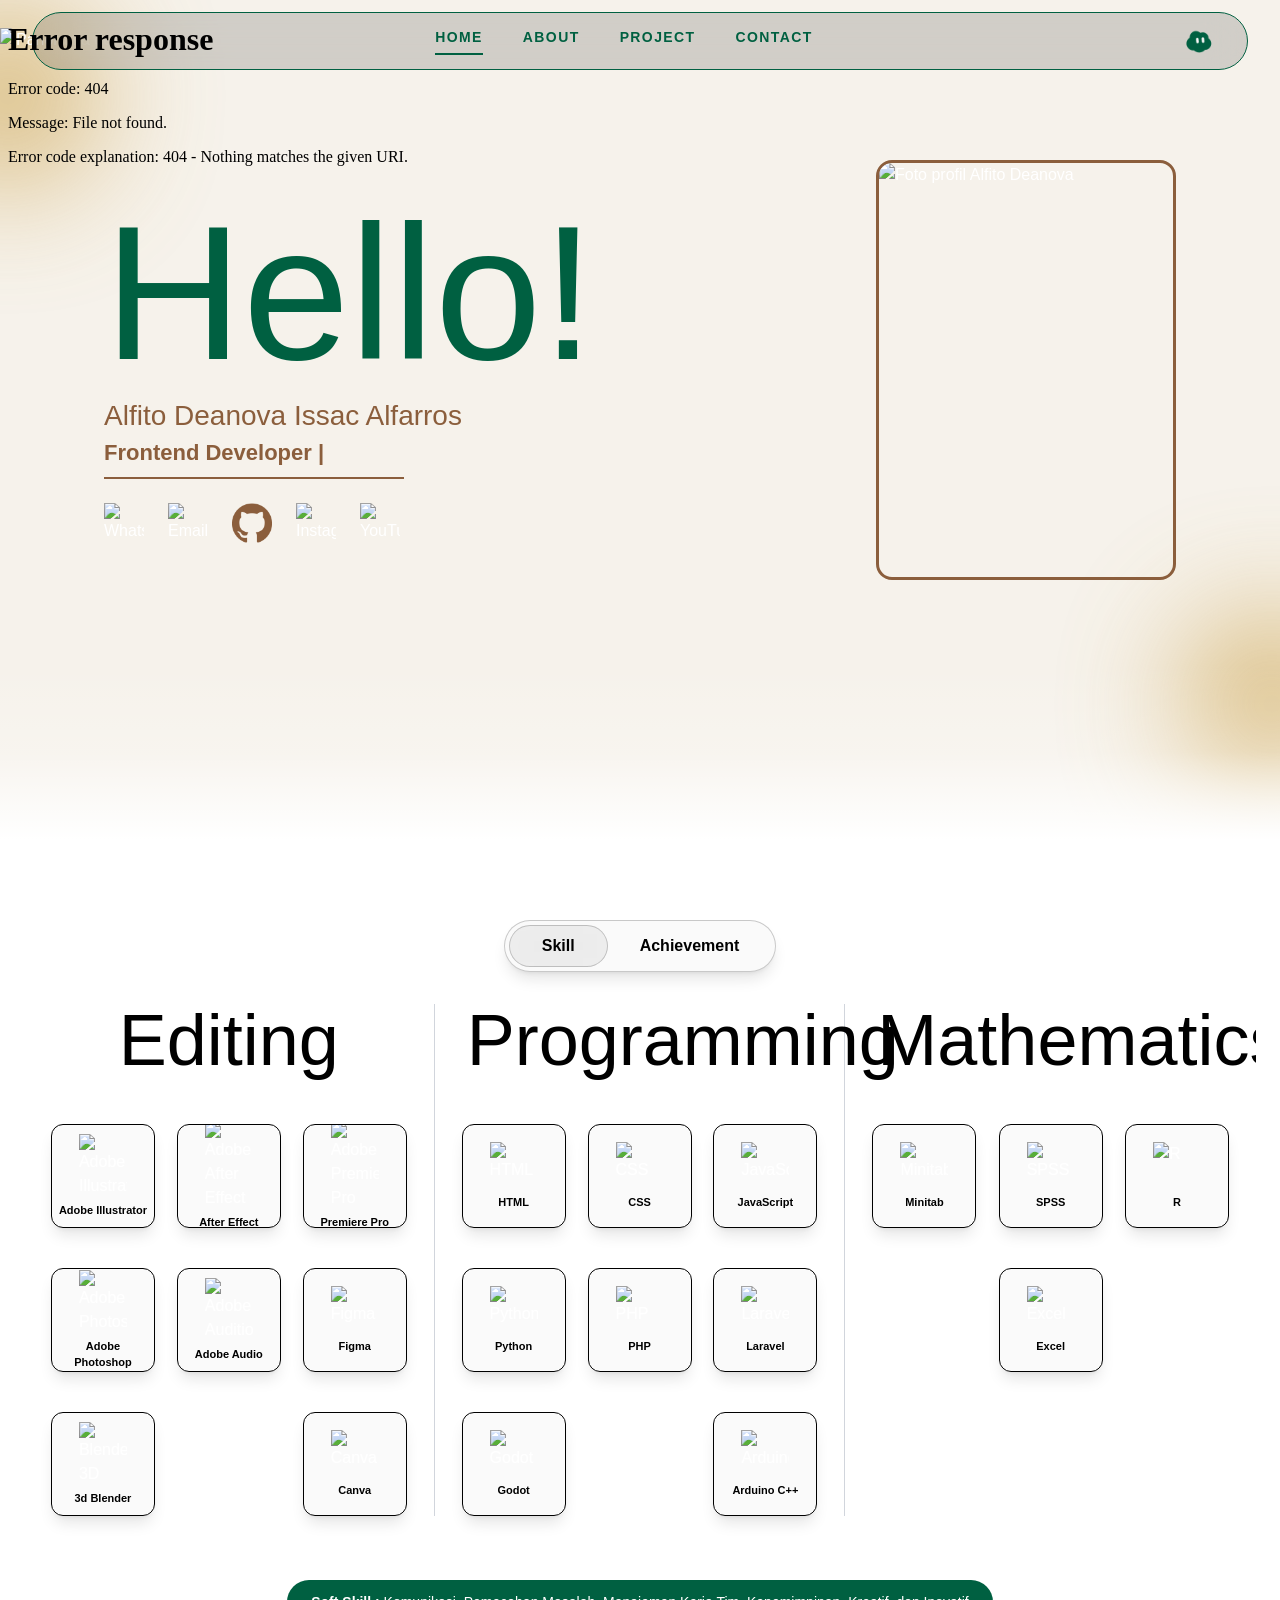
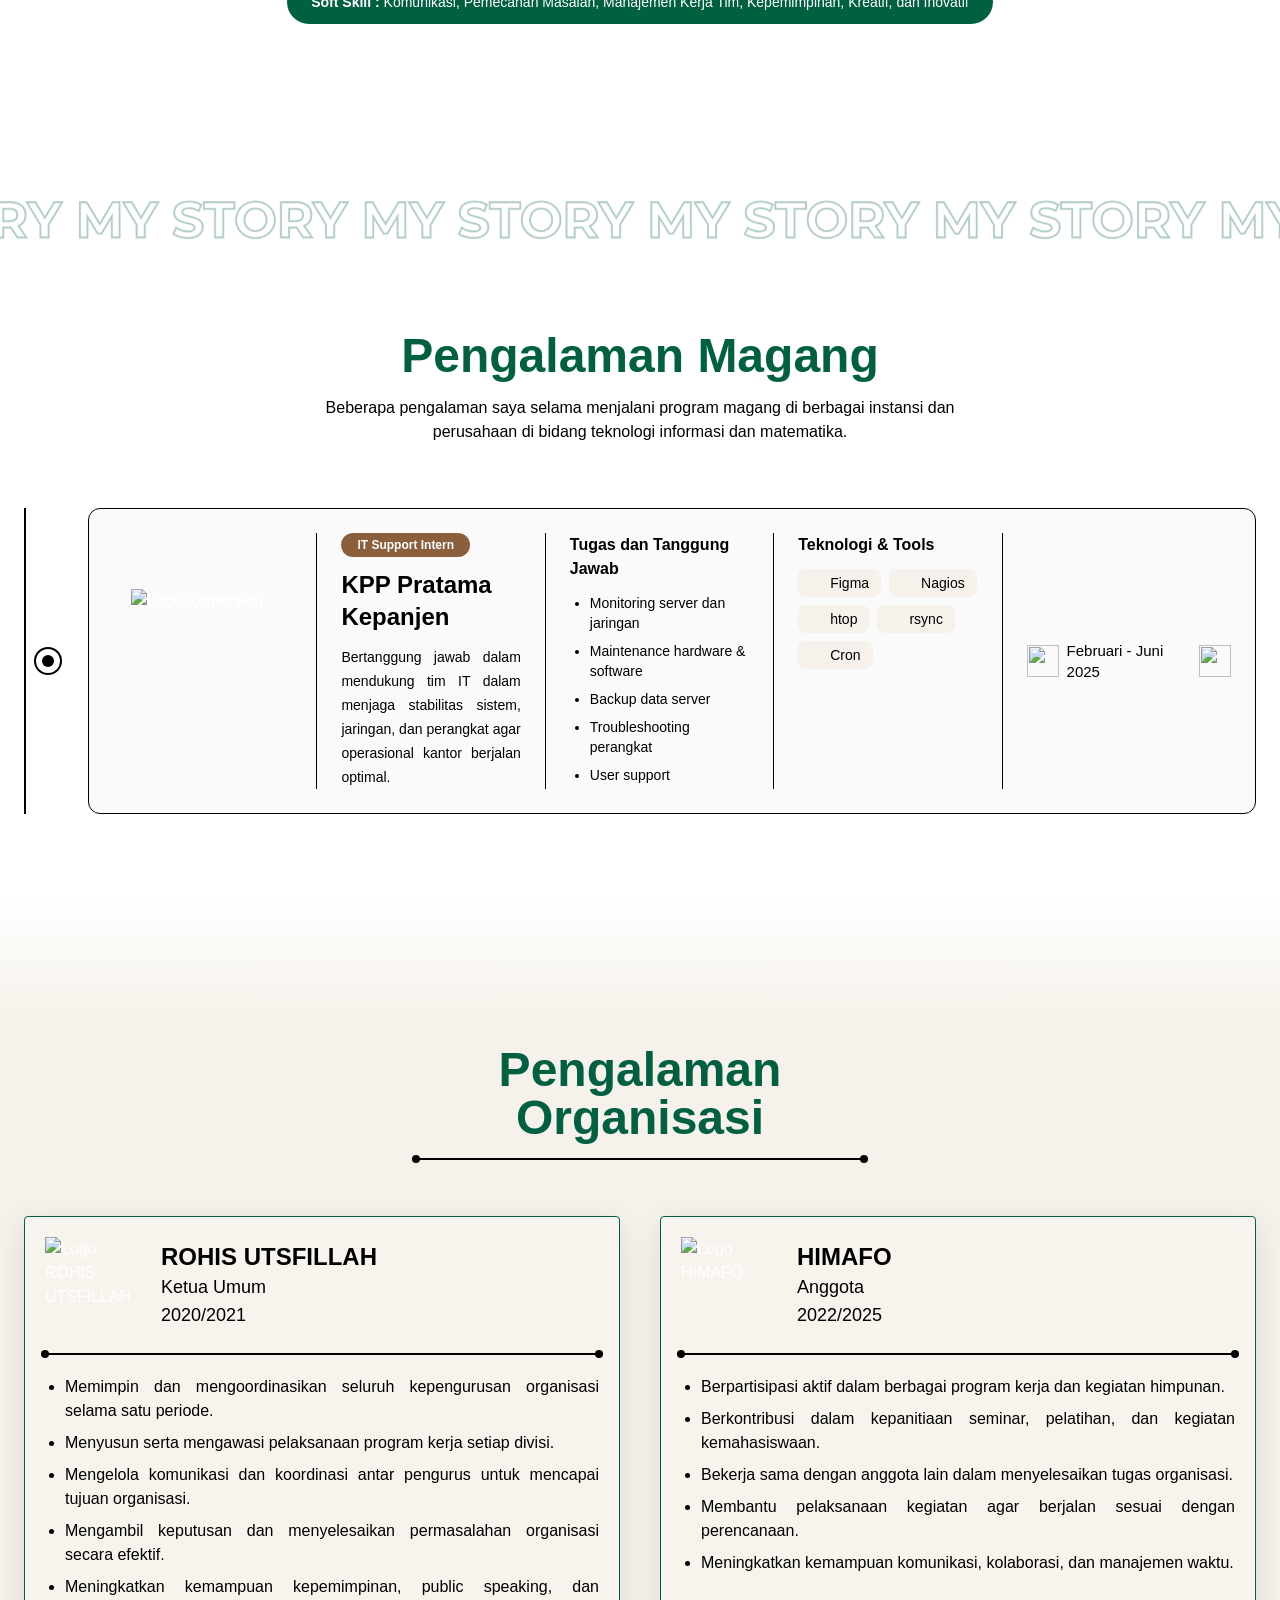
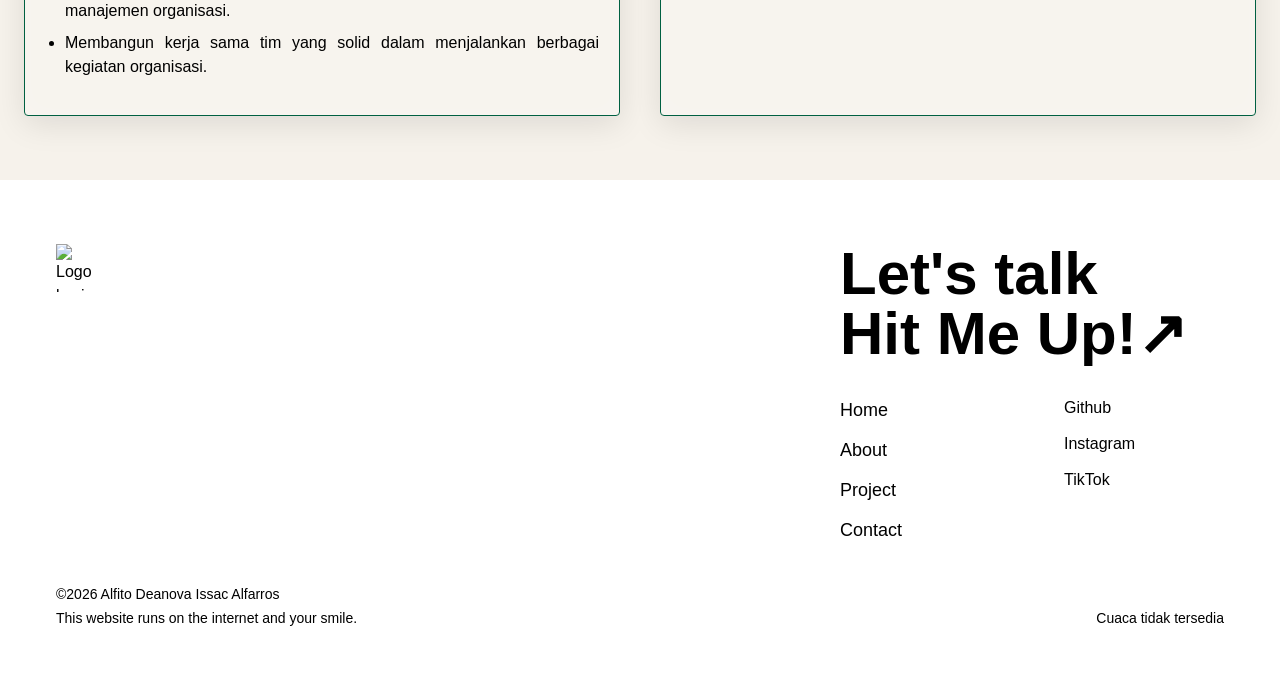
==== index.html @ b0bf6e0a "Mengbuah Home menjadi index" ====
<!DOCTYPE html>
<html lang="id">
<head>
    <meta charset="UTF-8">
    <meta name="viewport" content="width=device-width, initial-scale=1.0">
    <meta name="theme-color" content="#006041">

    <title>Alfito Deanova — Portofolio & CV</title>
    <meta name="description" content="Portfolio pribadi Alfito Deanova Issac Alfarros — lulusan S1 Matematika Universitas Negeri Malang dengan keahlian web development, IoT, analisis data, editing video, dan desain grafis.">
    <link rel="canonical" href="https://alfitodia.github.io/portfolio/index.html">

    <meta property="og:type" content="website">
    <meta property="og:title" content="Alfito Deanova — Portofolio & CV">
    <meta property="og:description" content="Portfolio pribadi Alfito Deanova — Matematika Komputasi UM. Web, IoT, Data, Video, Design.">
    <meta property="og:url" content="https://alfitodia.github.io/portfolio/index.html">
    <meta property="og:image" content="https://alfitodia.github.io/portfolio/assets/img/Alfito.png">
    <meta property="og:locale" content="id_ID">

    <meta name="twitter:card" content="summary_large_image">
    <meta name="twitter:title" content="Alfito Deanova — Portofolio & CV">
    <meta name="twitter:description" content="Portfolio pribadi Alfito Deanova — Web, IoT, Data, Video, Design.">
    <meta name="twitter:image" content="https://alfitodia.github.io/portfolio/assets/img/Alfito.png">

    <link rel="preconnect" href="https://www.youtube-nocookie.com">
    <link rel="preconnect" href="https://api.github.com" crossorigin>
    <link rel="preload" as="image" href="./assets/img/Alfito.png" fetchpriority="high">
    <link rel="icon" type="image/png" href="./public/img/logo.png">
    <link href="./src/output.css" rel="stylesheet">

    <script type="application/ld+json">
    {
      "@context": "https://schema.org",
      "@type": "Person",
      "name": "Alfito Deanova Issac Alfarros",
      "url": "https://alfitodia.github.io/portfolio/index.html",
      "image": "https://alfitodia.github.io/portfolio/assets/img/Alfito.png",
      "jobTitle": "Fullstack Developer & Creative Designer",
      "alumniOf": { "@type": "CollegeOrUniversity", "name": "Universitas Negeri Malang" },
      "sameAs": [
        "https://github.com/alfitodia",
        "https://www.instagram.com/alfito_dia/",
        "https://www.tiktok.com/@alfito_dia",
        "https://www.youtube.com/@alfitodia298"
      ]
    }
    </script>
</head>
<body class="text-white overflow-x-hidden">
    <nav aria-label="Navigasi utama" class="fixed top-3 left-1/2 -translate-x-1/2 z-50 w-full px-3 sm:px-8">
        <div class="max-w-7xl mx-auto flex justify-between items-center
            py-2 sm:py-3 px-3 sm:px-8 relative overflow-hidden rounded-full
            border border-[#006041] bg-black/15 backdrop-blur-[20px]">
            <div class="text-xl font-bold"></div>
            <ul class="flex gap-3 sm:gap-6 lg:gap-10 text-[10px] sm:text-xs lg:text-sm uppercase tracking-wider sm:tracking-widest font-geist font-bold text-[#006041]">
                <li>
                    <a href="./index.html" aria-current="page" class="relative inline-block pb-2
                        after:content-[''] after:absolute after:left-0 after:bottom-0 after:w-full after:h-0.5
                        after:bg-[#006041] after:scale-x-100 after:origin-left">Home</a>
                </li>
                <li>
                    <a href="./About.html" class="relative inline-block pb-2
                        after:content-[''] after:absolute after:left-0 after:bottom-0 after:w-full after:h-0.5
                        after:bg-[#006041] after:origin-left after:scale-x-0 after:transition-transform after:duration-300 hover:after:scale-x-100">About</a>
                </li>
                <li>
                    <a href="./Project.html" class="relative inline-block pb-2
                        after:content-[''] after:absolute after:left-0 after:bottom-0 after:w-full after:h-0.5
                        after:bg-[#006041] after:origin-left after:scale-x-0 after:transition-transform after:duration-300 hover:after:scale-x-100">Project</a>
                </li>
                <li>
                    <a href="./Contact.html" class="relative inline-block pb-2
                        after:content-[''] after:absolute after:left-0 after:bottom-0 after:w-full after:h-0.5
                        after:bg-[#006041] after:origin-left after:scale-x-0 after:transition-transform after:duration-300 hover:after:scale-x-100">Contact</a>
                </li>
            </ul>
            <img src="./assets/img/bloub-nuage-attentif-006041.gif" width="32" height="32" class="w-6 h-6 sm:w-8 sm:h-8 shrink-0">
        </div>
    </nav>

    <main>
        <!-- Landing -->
        <section id="landing" class="relative bg-[#F6F2EB] pt-32 sm:pt-40 pb-44 sm:pb-65 font-geist overflow-hidden">
            <div class="absolute top-2 -left-20 w-44 h-44 rounded-full bg-[#C89B3C] blur-3xl opacity-70 z-0" aria-hidden="true"></div>
            <div class="absolute bottom-12 -right-20 w-44 h-44 rounded-full bg-[#C89B3C] blur-3xl opacity-70 z-0" aria-hidden="true"></div>
            <div class="relative z-20 max-w-6xl mx-auto w-full px-5 sm:px-10">
                <div class="grid grid-cols-1 lg:grid-cols-2 items-center gap-10 lg:gap-0">
                    <div class="flex flex-col items-center lg:items-start">
                        <h1 class="text-[clamp(90px,15vw,200px)] leading-none text-[#006041] font-flatlion text-center lg:text-left">
                            Hello!
                        </h1>
                        <h2 class="text-lg sm:text-2xl lg:text-[28px] text-[#8B5E3C] font-geist text-center lg:text-left mt-2">
                            Alfito Deanova Issac Alfarros
                        </h2>
                        <h3 class="text-base sm:text-xl lg:text-[22px] font-semibold text-[#8B5E3C] mt-1 font-geist text-center lg:text-left">
                            <span id="typing-text"></span>
                            <span class="animate-pulse" aria-hidden="true">|</span>
                        </h3>
                        <div class="w-full max-w-75 h-0.5 bg-[#8B5E3C] mt-2 mb-6"></div>
                        <div class="flex flex-wrap items-center justify-center lg:justify-start gap-4 sm:gap-6">
                            <a href="https://wa.me/qr/C6KCP74A72ABM1" rel="noopener noreferrer" aria-label="Buka WhatsApp" class="transition hover:scale-110 duration-300">
                                <img src="./assets/img/icon/Wa Coklat.png" alt="WhatsApp" width="32" height="32" loading="lazy" decoding="async" class="w-8 h-8 sm:w-10 sm:h-10 object-contain">
                            </a>
                            <a href="mailto:kabmalim@gmail.com" aria-label="Kirim Email" class="transition hover:scale-110 duration-300">
                                <img src="./assets/img/icon/Gmail Coklat.png" alt="Email" width="32" height="32" loading="lazy" decoding="async" class="w-8 h-8 sm:w-10 sm:h-10 object-contain">
                            </a>
                            <a href="https://github.com/alfitodia" rel="noopener noreferrer" aria-label="Buka GitHub" class="transition hover:scale-110 duration-300">
                                <img src="./assets/img/Icon/GithbubIconCoklat.png" alt="GitHub" width="32" height="32" loading="lazy" decoding="async" class="w-8 h-8 sm:w-10 sm:h-10 object-contain">
                            </a>
                            <a href="https://www.instagram.com/alfito_dia/" rel="noopener noreferrer" aria-label="Buka Instagram" class="transition hover:scale-110 duration-300">
                                <img src="./assets/img/icon/Instagram Coklat.png" alt="Instagram" width="32" height="32" loading="lazy" decoding="async" class="w-8 h-8 sm:w-10 sm:h-10 object-contain">
                            </a>
                            <a href="https://www.youtube.com/@alfitodia298?si=7pioMqE9RoA2Bbec" rel="noopener noreferrer" aria-label="Buka YouTube" class="transition hover:scale-110 duration-300">
                                <img src="./assets/img/icon/Youtube Coklat.png" alt="YouTube" width="32" height="32" loading="lazy" decoding="async" class="w-8 h-8 sm:w-10 sm:h-10 object-contain">
                            </a>
                        </div>
                    </div>
                    <div class="flex justify-center lg:justify-end mt-8 lg:mt-0">
                        <div class="relative w-full max-w-75 aspect-5/7 border-[3px] border-[#8B5E3C] rounded-2xl flex items-end justify-center overflow-hidden">
                            <img src="assets/img/Alfito.png" alt="Foto profil Alfito Deanova" width="400" height="560" fetchpriority="high" class="w-full h-full object-contain">
                        </div>
                    </div>
                </div>
            </div>
            <img src="./assets/img/Panorama Desa.png" alt="Panorama desa" width="1200" height="675" decoding="async"
                class="absolute bottom-0 left-0 w-full -translate-y-16 sm:-translate-y-23 z-10 object-cover pointer-events-none">
            <div class="absolute bottom-0 left-0 w-full h-32 sm:h-44 bg-linear-to-b from-transparent via-white/20 to-white pointer-events-none z-30" aria-hidden="true"></div>
        </section>

        <!-- SKILLS & ACHIEVEMENT -->
        <section id="skills" aria-labelledby="skills-title" class="pt-12 sm:pt-20 pb-1 bg-white font-geist">
            <h2 id="skills-title" class="sr-only">Skill dan Achievement</h2>
            <div class="max-w-7xl mx-auto px-4 sm:px-6 reveal">
                <div class="flex justify-center mb-8">
                    <div class="flex p-1 rounded-full border border-black/20 bg-black/2 backdrop-blur-[20px] shadow-lg">
                        <button id="btnSkill" type="button" class="px-5 sm:px-8 py-2 rounded-full border border-black/20 bg-black/2 backdrop-blur-[20px] text-black font-semibold text-sm sm:text-base transition-all duration-300 hover:scale-105">Skill</button>
                        <button id="btnAchievement" type="button" class="px-5 sm:px-8 py-2 rounded-full text-black font-semibold text-sm sm:text-base transition-all duration-300 hover:bg-black/10 hover:scale-105">Achievement</button>
                    </div>
                </div>

                <!-- SKILL -->
                <div id="skillContent" class="pb-8">
                    <div class="grid grid-cols-1 lg:grid-cols-3 gap-10 lg:gap-0">
                        <div class="lg:border-r border-b lg:border-b-0 border-gray-300 pb-10 lg:pb-0 lg:px-8">
                            <h3 class="text-[clamp(36px,8vw,72px)] leading-none text-center font-flatlion mb-8 sm:mb-12 text-black">Editing</h3>
                            <div class="grid grid-cols-3 gap-4 sm:gap-x-8 gap-y-6 sm:gap-y-10 justify-items-center">
                                <div class="w-20 h-20 sm:w-26 sm:h-26 relative overflow-hidden rounded-xl border border-black bg-black/2 backdrop-blur-xl shadow-lg flex flex-col items-center justify-center transition-all duration-300 hover:scale-110 hover:bg-white/10 hover:shadow-xl">
                                    <img src="assets/img/icon/ai.png" alt="Adobe Illustrator" width="32" height="32" loading="lazy" decoding="async" class="w-8 sm:w-12"><p class="text-black text-[9px] sm:text-[11px] font-semibold mt-1 text-center px-1">Adobe Illustrator</p>
                                </div>
                                <div class="w-20 h-20 sm:w-26 sm:h-26 relative overflow-hidden rounded-xl border border-black bg-black/2 backdrop-blur-xl shadow-lg flex flex-col items-center justify-center transition-all duration-300 hover:scale-110 hover:bg-white/10 hover:shadow-xl">
                                    <img src="assets/img/icon/Ae.png" alt="Adobe After Effect" width="32" height="32" loading="lazy" decoding="async" class="w-8 sm:w-12"><p class="text-black text-[9px] sm:text-[11px] font-semibold mt-1 text-center px-1">After Effect</p>
                                </div>
                                <div class="w-20 h-20 sm:w-26 sm:h-26 relative overflow-hidden rounded-xl border border-black bg-black/2 backdrop-blur-xl shadow-lg flex flex-col items-center justify-center transition-all duration-300 hover:scale-110 hover:bg-white/10 hover:shadow-xl">
                                    <img src="assets/img/icon/Pr.png" alt="Adobe Premiere Pro" width="32" height="32" loading="lazy" decoding="async" class="w-8 sm:w-12"><p class="text-black text-[9px] sm:text-[11px] font-semibold mt-1 text-center px-1">Premiere Pro</p>
                                </div>
                                <div class="w-20 h-20 sm:w-26 sm:h-26 relative overflow-hidden rounded-xl border border-black bg-black/2 backdrop-blur-xl shadow-lg flex flex-col items-center justify-center transition-all duration-300 hover:scale-110 hover:bg-white/10 hover:shadow-xl">
                                    <img src="assets/img/icon/Ps.png" alt="Adobe Photoshop" width="32" height="32" loading="lazy" decoding="async" class="w-8 sm:w-12"><p class="text-black text-[9px] sm:text-[11px] font-semibold mt-1 text-center px-1">Adobe Photoshop</p>
                                </div>
                                <div class="w-20 h-20 sm:w-26 sm:h-26 relative overflow-hidden rounded-xl border border-black bg-black/2 backdrop-blur-xl shadow-lg flex flex-col items-center justify-center transition-all duration-300 hover:scale-110 hover:bg-white/10 hover:shadow-xl">
                                    <img src="assets/img/icon/Au.png" alt="Adobe Audition" width="32" height="32" loading="lazy" decoding="async" class="w-8 sm:w-12"><p class="text-black text-[9px] sm:text-[11px] font-semibold mt-1 text-center px-1">Adobe Audio</p>
                                </div>
                                <div class="w-20 h-20 sm:w-26 sm:h-26 relative overflow-hidden rounded-xl border border-black bg-black/2 backdrop-blur-xl shadow-lg flex flex-col items-center justify-center transition-all duration-300 hover:scale-110 hover:bg-white/10 hover:shadow-xl">
                                    <img src="assets/img/icon/Figma.jpg" alt="Figma" width="32" height="32" loading="lazy" decoding="async" class="w-8 sm:w-12"><p class="text-black text-[9px] sm:text-[11px] font-semibold mt-1 text-center px-1">Figma</p>
                                </div>
                                <div class="w-20 h-20 sm:w-26 sm:h-26 relative overflow-hidden rounded-xl border border-black bg-black/2 backdrop-blur-xl shadow-lg flex flex-col items-center justify-center transition-all duration-300 hover:scale-110 hover:bg-white/10 hover:shadow-xl">
                                    <img src="assets/img/icon/3d Blender.png" alt="Blender 3D" width="32" height="32" loading="lazy" decoding="async" class="w-8 sm:w-12"><p class="text-black text-[9px] sm:text-[11px] font-semibold mt-1 text-center px-1">3d Blender</p>
                                </div>
                                <div class="hidden sm:block"></div>
                                <div class="w-20 h-20 sm:w-26 sm:h-26 relative overflow-hidden rounded-xl border border-black bg-black/2 backdrop-blur-xl shadow-lg flex flex-col items-center justify-center transition-all duration-300 hover:scale-110 hover:bg-white/10 hover:shadow-xl">
                                    <img src="assets/img/icon/Canva.png" alt="Canva" width="32" height="32" loading="lazy" decoding="async" class="w-8 sm:w-12"><p class="text-black text-[9px] sm:text-[11px] font-semibold mt-1 text-center px-1">Canva</p>
                                </div>
                            </div>
                        </div>

                        <div class="lg:border-r border-b lg:border-b-0 border-gray-300 pb-10 lg:pb-0 lg:px-8">
                            <h3 class="text-[clamp(28px,6vw,72px)] leading-none text-center font-flatlion mb-8 sm:mb-12 text-black">Programming</h3>
                            <div class="grid grid-cols-3 gap-4 sm:gap-x-8 gap-y-6 sm:gap-y-10 justify-items-center">
                                <div class="w-20 h-20 sm:w-26 sm:h-26 relative overflow-hidden rounded-xl border border-black bg-black/2 backdrop-blur-xl shadow-lg flex flex-col items-center justify-center transition-all duration-300 hover:scale-110 hover:bg-white/10 hover:shadow-xl">
                                    <img src="assets/img/icon/Html.png" alt="HTML" width="32" height="32" loading="lazy" decoding="async" class="w-8 sm:w-12"><p class="text-black text-[9px] sm:text-[11px] font-semibold mt-1 text-center px-1">HTML</p>
                                </div>
                                <div class="w-20 h-20 sm:w-26 sm:h-26 relative overflow-hidden rounded-xl border border-black bg-black/2 backdrop-blur-xl shadow-lg flex flex-col items-center justify-center transition-all duration-300 hover:scale-110 hover:bg-white/10 hover:shadow-xl">
                                    <img src="assets/img/icon/Css.png" alt="CSS" width="32" height="32" loading="lazy" decoding="async" class="w-8 sm:w-12"><p class="text-black text-[9px] sm:text-[11px] font-semibold mt-1 text-center px-1">CSS</p>
                                </div>
                                <div class="w-20 h-20 sm:w-26 sm:h-26 relative overflow-hidden rounded-xl border border-black bg-black/2 backdrop-blur-xl shadow-lg flex flex-col items-center justify-center transition-all duration-300 hover:scale-110 hover:bg-white/10 hover:shadow-xl">
                                    <img src="assets/img/icon/Js.png" alt="JavaScript" width="32" height="32" loading="lazy" decoding="async" class="w-8 sm:w-12"><p class="text-black text-[9px] sm:text-[11px] font-semibold mt-1 text-center px-1">JavaScript</p>
                                </div>
                                <div class="w-20 h-20 sm:w-26 sm:h-26 relative overflow-hidden rounded-xl border border-black bg-black/2 backdrop-blur-xl shadow-lg flex flex-col items-center justify-center transition-all duration-300 hover:scale-110 hover:bg-white/10 hover:shadow-xl">
                                    <img src="assets/img/icon/Phyton.png" alt="Python" width="32" height="32" loading="lazy" decoding="async" class="w-8 sm:w-12"><p class="text-black text-[9px] sm:text-[11px] font-semibold mt-1 text-center px-1">Python</p>
                                </div>
                                <div class="w-20 h-20 sm:w-26 sm:h-26 relative overflow-hidden rounded-xl border border-black bg-black/2 backdrop-blur-xl shadow-lg flex flex-col items-center justify-center transition-all duration-300 hover:scale-110 hover:bg-white/10 hover:shadow-xl">
                                    <img src="assets/img/icon/PHP.png" alt="PHP" width="32" height="32" loading="lazy" decoding="async" class="w-8 sm:w-12"><p class="text-black text-[9px] sm:text-[11px] font-semibold mt-1 text-center px-1">PHP</p>
                                </div>
                                <div class="w-20 h-20 sm:w-26 sm:h-26 relative overflow-hidden rounded-xl border border-black bg-black/2 backdrop-blur-xl shadow-lg flex flex-col items-center justify-center transition-all duration-300 hover:scale-110 hover:bg-white/10 hover:shadow-xl">
                                    <img src="assets/img/icon/Laravel.webp" alt="Laravel" width="32" height="32" loading="lazy" decoding="async" class="w-8 sm:w-12"><p class="text-black text-[9px] sm:text-[11px] font-semibold mt-1 text-center px-1">Laravel</p>
                                </div>
                                <div class="w-20 h-20 sm:w-26 sm:h-26 relative overflow-hidden rounded-xl border border-black bg-black/2 backdrop-blur-xl shadow-lg flex flex-col items-center justify-center transition-all duration-300 hover:scale-110 hover:bg-white/10 hover:shadow-xl">
                                    <img src="assets/img/icon/Godot.png" alt="Godot" width="32" height="32" loading="lazy" decoding="async" class="w-8 sm:w-12"><p class="text-black text-[9px] sm:text-[11px] font-semibold mt-1 text-center px-1">Godot</p>
                                </div>
                                <div class="hidden sm:block"></div>
                                <div class="w-20 h-20 sm:w-26 sm:h-26 relative overflow-hidden rounded-xl border border-black bg-black/2 backdrop-blur-xl shadow-lg flex flex-col items-center justify-center transition-all duration-300 hover:scale-110 hover:bg-white/10 hover:shadow-xl">
                                    <img src="assets/img/icon/Arduino.png" alt="Arduino" width="32" height="32" loading="lazy" decoding="async" class="w-8 sm:w-12"><p class="text-black text-[9px] sm:text-[11px] font-semibold mt-1 text-center px-1">Arduino C++</p>
                                </div>
                            </div>
                        </div>

                        <div class="lg:px-8">
                            <h3 class="text-[clamp(28px,6vw,72px)] leading-none text-center font-flatlion mb-8 sm:mb-12 text-black">Mathematics</h3>
                            <div class="grid grid-cols-3 gap-4 sm:gap-x-8 gap-y-6 sm:gap-y-10 justify-items-center">
                                <div class="w-20 h-20 sm:w-26 sm:h-26 relative overflow-hidden rounded-xl border border-black bg-black/2 backdrop-blur-xl shadow-lg flex flex-col items-center justify-center transition-all duration-300 hover:scale-110 hover:bg-white/10 hover:shadow-xl">
                                    <img src="assets/img/icon/Minitab.jpeg" alt="Minitab" width="32" height="32" loading="lazy" decoding="async" class="w-8 sm:w-12"><p class="text-black text-[9px] sm:text-[11px] font-semibold mt-1 text-center px-1">Minitab</p>
                                </div>
                                <div class="w-20 h-20 sm:w-26 sm:h-26 relative overflow-hidden rounded-xl border border-black bg-black/2 backdrop-blur-xl shadow-lg flex flex-col items-center justify-center transition-all duration-300 hover:scale-110 hover:bg-white/10 hover:shadow-xl">
                                    <img src="assets/img/icon/SPSS.webp" alt="SPSS" width="32" height="32" loading="lazy" decoding="async" class="w-8 sm:w-12"><p class="text-black text-[9px] sm:text-[11px] font-semibold mt-1 text-center px-1">SPSS</p>
                                </div>
                                <div class="w-20 h-20 sm:w-26 sm:h-26 relative overflow-hidden rounded-xl border border-black bg-black/2 backdrop-blur-xl shadow-lg flex flex-col items-center justify-center transition-all duration-300 hover:scale-110 hover:bg-white/10 hover:shadow-xl">
                                    <img src="assets/img/icon/R.png" alt="R" width="32" height="32" loading="lazy" decoding="async" class="w-8 sm:w-12"><p class="text-black text-[9px] sm:text-[11px] font-semibold mt-1 text-center px-1">R</p>
                                </div>
                                <div class="hidden sm:block"></div>
                                <div class="w-20 h-20 sm:w-26 sm:h-26 relative overflow-hidden rounded-xl border border-black bg-black/2 backdrop-blur-xl shadow-lg flex flex-col items-center justify-center transition-all duration-300 hover:scale-110 hover:bg-white/10 hover:shadow-xl">
                                    <img src="assets/img/icon/Excel.webp" alt="Excel" width="32" height="32" loading="lazy" decoding="async" class="w-8 sm:w-12"><p class="text-black text-[9px] sm:text-[11px] font-semibold mt-1 text-center px-1">Excel</p>
                                </div>
                            </div>
                        </div>
                    </div>

                    <div class="flex justify-center mt-12 sm:mt-16 px-2">
                        <div class="bg-[#006041] rounded-full px-4 sm:px-6 py-2 sm:py-3 text-white text-xs sm:text-sm text-center">
                            <span class="font-semibold">Soft Skill :</span> Komunikasi, Pemecahan Masalah, Manajemen Kerja Tim, Kepemimpinan, Kreatif, dan Inovatif
                        </div>
                    </div>
                </div>

                <!-- ACHIEVEMENT -->
                <div id="achievementContent" class="hidden pb-8">
                    <div class="text-center mb-8 px-2">
                        <p class="text-sm sm:text-[17px] text-gray-700 leading-7">
                            Berbagai sertifikat yang telah saya peroleh dari beberapa platform<br class="hidden sm:block"> sebagai bukti pembelajaran dan pengembangan diri
                        </p>
                    </div>
                    <div class="grid grid-cols-1 md:grid-cols-2 lg:grid-cols-3 gap-5" id="certificateGrid">
                        <div class="certificate-card relative overflow-hidden rounded border border-black bg-black/2 backdrop-blur-xl shadow-lg p-3 min-h-70 h-auto flex flex-col justify-between text-black transition-all duration-300">
                            <div class="flex flex-col sm:flex-row gap-4">
                                <img src="assets/img/KMI EXPO 2025/Sertif Rekan.png" alt="Sertifikat Juara Harapan 2 Budidaya" width="320" height="180" loading="lazy" decoding="async" class="w-full sm:w-40 h-45 object-cover rounded">
                                <div class="flex-1">
                                    <h3 class="text-[16px] sm:text-[18px] font-bold leading-6 text-[#006041]">Juara Harapan 2<br>Budidaya- Tahapan Awal</h3>
                                    <p class="text-sm sm:text-[15px] mt-2">KMI Expo 2025</p>
                                    <div class="mt-3 sm:mt-5 space-y-2">
                                        <div class="flex items-center gap-2 text-sm sm:text-[15px]"><img src="assets/img/icon/Calendar.png" alt="" aria-hidden="true" width="20" height="20" loading="lazy" decoding="async" class="w-5 h-5 sm:w-6 sm:h-6"><span>19-21 November 2025</span></div>
                                        <div class="flex items-center gap-2 text-sm sm:text-[15px]"><img src="assets/img/icon/Person.png" alt="" aria-hidden="true" width="20" height="20" loading="lazy" decoding="async" class="w-5 h-5 sm:w-6 sm:h-6"><span>Anggota</span></div>
                                    </div>
                                </div>
                            </div>
                            <button type="button" class="view-certificate mt-4 py-2 bg-[#006041] text-white border border-[#006041] rounded-full flex justify-center items-center hover:bg-transparent hover:text-[#006041] hover:border-[#006041] duration-300 w-full" data-certificate="1">
                                <span class="font-medium">View Certificate</span>
                            </button>
                        </div>

                        <div class="certificate-card relative overflow-hidden rounded border border-black bg-black/2 backdrop-blur-xl shadow-lg p-3 min-h-70 h-auto flex flex-col justify-between text-black transition-all duration-300">
                            <div class="flex flex-col sm:flex-row gap-4">
                                <img src="assets/img/KPP MINING/SertifKPP.jpg.jpeg" alt="Sertifikat Juara 1 Best Project Implementation" width="320" height="180" loading="lazy" decoding="async" class="w-full sm:w-40 h-45 object-cover rounded">
                                <div class="flex-1">
                                    <h3 class="text-[16px] sm:text-[18px] font-bold leading-6 text-[#006041]">Juara 1 Best Project<br>Implementation</h3>
                                    <p class="text-sm sm:text-[15px] mt-2">KPP Mining Youth in Action 2025</p>
                                    <div class="mt-3 sm:mt-5 space-y-2">
                                        <div class="flex items-center gap-2 text-sm sm:text-[15px]"><img src="assets/img/icon/Calendar.png" alt="" aria-hidden="true" width="20" height="20" loading="lazy" decoding="async" class="w-5 h-5 sm:w-6 sm:h-6"><span>19-21 November 2025</span></div>
                                        <div class="flex items-center gap-2 text-sm sm:text-[15px]"><img src="assets/img/icon/Person.png" alt="" aria-hidden="true" width="20" height="20" loading="lazy" decoding="async" class="w-5 h-5 sm:w-6 sm:h-6"><span>Pendesain dan Pemrograman</span></div>
                                    </div>
                                </div>
                            </div>
                            <button type="button" class="view-certificate mt-4 py-2 bg-[#006041] text-white border border-[#006041] rounded-full flex justify-center items-center hover:bg-transparent hover:text-[#006041] hover:border-[#006041] duration-300 w-full" data-certificate="2"><span class="font-medium">View Certificate</span></button>
                        </div>

                        <div class="certificate-card relative overflow-hidden rounded border border-black bg-black/2 backdrop-blur-xl shadow-lg p-3 min-h-70 h-auto flex flex-col justify-between text-black transition-all duration-300">
                            <div class="flex flex-col sm:flex-row gap-4">
                                <img src="assets/img/KMI EXPO 2025/SertifStand.png" alt="Sertifikat Juara Harapan 2 Stand Terbaik" width="320" height="180" loading="lazy" decoding="async" class="w-full sm:w-40 h-45 object-cover rounded">
                                <div class="flex-1">
                                    <h3 class="text-[16px] sm:text-[18px] font-bold leading-6 text-[#006041]">Juara Harapan 2<br>Stand Terbaik</h3>
                                    <p class="text-sm sm:text-[15px] mt-2">KMI Expo 2025</p>
                                    <div class="mt-3 sm:mt-5 space-y-2">
                                        <div class="flex items-center gap-2 text-sm sm:text-[15px]"><img src="assets/img/icon/Calendar.png" alt="" aria-hidden="true" width="20" height="20" loading="lazy" decoding="async" class="w-5 h-5 sm:w-6 sm:h-6"><span>19-21 November 2025</span></div>
                                        <div class="flex items-center gap-2 text-sm sm:text-[15px]"><img src="assets/img/icon/Person.png" alt="" aria-hidden="true" width="20" height="20" loading="lazy" decoding="async" class="w-5 h-5 sm:w-6 sm:h-6"><span>Pendesain Booth</span></div>
                                    </div>
                                </div>
                            </div>
                            <button type="button" class="view-certificate mt-4 py-2 bg-[#006041] text-white border border-[#006041] rounded-full flex justify-center items-center hover:bg-transparent hover:text-[#006041] hover:border-[#006041] duration-300 w-full" data-certificate="3"><span class="font-medium">View Certificate</span></button>
                        </div>

                        <div class="certificate-card relative overflow-hidden rounded border border-black bg-black/2 backdrop-blur-xl shadow-lg p-3 min-h-70 h-auto flex flex-col justify-between text-black transition-all duration-300">
                            <div class="flex flex-col sm:flex-row gap-4">
                                <img src="assets/img/PKM AMLI/Amli.png" alt="Sertifikat Juara 3 PKM-VGK" width="320" height="180" loading="lazy" decoding="async" class="w-full sm:w-40 h-45 object-cover rounded">
                                <div class="flex-1">
                                    <h3 class="text-[16px] sm:text-[18px] font-bold leading-6 text-[#006041]">Juara 3<br>PKM-VGK</h3>
                                    <p class="text-sm sm:text-[15px] mt-2">PKM AML1 Indonesia</p>
                                    <div class="mt-3 sm:mt-5 space-y-2">
                                        <div class="flex items-center gap-2 text-sm sm:text-[15px]"><img src="assets/img/icon/Calendar.png" alt="" aria-hidden="true" width="20" height="20" loading="lazy" decoding="async" class="w-5 h-5 sm:w-6 sm:h-6"><span>Juni-November 2024</span></div>
                                        <div class="flex items-center gap-2 text-sm sm:text-[15px]"><img src="assets/img/icon/Person.png" alt="" aria-hidden="true" width="20" height="20" loading="lazy" decoding="async" class="w-5 h-5 sm:w-6 sm:h-6"><span>Director</span></div>
                                    </div>
                                </div>
                            </div>
                            <button type="button" class="view-certificate mt-4 py-2 bg-[#006041] text-white border border-[#006041] rounded-full flex justify-center items-center hover:bg-transparent hover:text-[#006041] hover:border-[#006041] duration-300 w-full" data-certificate="4"><span class="font-medium">View Certificate</span></button>
                        </div>

                        <div class="certificate-card relative overflow-hidden rounded border border-black bg-black/2 backdrop-blur-xl shadow-lg p-3 min-h-70 h-auto flex flex-col justify-between text-black transition-all duration-300">
                            <div class="flex flex-col sm:flex-row gap-4">
                                <img src="assets/img/SertifJuri.jpg.jpeg" alt="Sertifikat Juri Omega Frame Bombastis" width="320" height="180" loading="lazy" decoding="async" class="w-full sm:w-40 h-45 object-cover rounded">
                                <div class="flex-1">
                                    <h3 class="text-[16px] sm:text-[18px] font-bold leading-6 text-[#006041]">Juri Omega Frame<br>Bombastis</h3>
                                    <p class="text-sm sm:text-[15px] mt-2">HMD PIPA</p>
                                    <div class="mt-3 sm:mt-5 space-y-2">
                                        <div class="flex items-center gap-2 text-sm sm:text-[15px]"><img src="assets/img/icon/Calendar.png" alt="" aria-hidden="true" width="20" height="20" loading="lazy" decoding="async" class="w-5 h-5 sm:w-6 sm:h-6"><span>21-30 Oktober 2025</span></div>
                                        <div class="flex items-center gap-2 text-sm sm:text-[15px]"><img src="assets/img/icon/Person.png" alt="" aria-hidden="true" width="20" height="20" loading="lazy" decoding="async" class="w-5 h-5 sm:w-6 sm:h-6"><span>Juri</span></div>
                                    </div>
                                </div>
                            </div>
                            <button type="button" class="view-certificate mt-4 py-2 bg-[#006041] text-white border border-[#006041] rounded-full flex justify-center items-center hover:bg-transparent hover:text-[#006041] hover:border-[#006041] duration-300 w-full" data-certificate="5"><span class="font-medium">View Certificate</span></button>
                        </div>

                        <div class="certificate-card relative overflow-hidden rounded border border-black bg-black/2 backdrop-blur-xl shadow-lg p-3 min-h-70 h-auto flex flex-col justify-between text-black transition-all duration-300">
                            <div class="flex flex-col sm:flex-row gap-4">
                                <img src="assets/img/Sentosa Foundation/SertifIDE3.jpeg" alt="Sertifikat Juara 2 Essay dan Bisnis Plan Nasional" width="320" height="180" loading="lazy" decoding="async" class="w-full sm:w-40 h-45 object-cover rounded">
                                <div class="flex-1">
                                    <h3 class="text-[16px] sm:text-[18px] font-bold leading-6 text-[#006041]">Juara 2 Essay &<br>Bisnis Plan Nasional</h3>
                                    <p class="text-sm sm:text-[15px] mt-2">Sentosa Foundation</p>
                                    <div class="mt-3 sm:mt-5 space-y-2">
                                        <div class="flex items-center gap-2 text-sm sm:text-[15px]"><img src="assets/img/icon/Calendar.png" alt="" aria-hidden="true" width="20" height="20" loading="lazy" decoding="async" class="w-5 h-5 sm:w-6 sm:h-6"><span>19-21 November 2025</span></div>
                                        <div class="flex items-center gap-2 text-sm sm:text-[15px]"><img src="assets/img/icon/Person.png" alt="" aria-hidden="true" width="20" height="20" loading="lazy" decoding="async" class="w-5 h-5 sm:w-6 sm:h-6"><span>Anggota</span></div>
                                    </div>
                                </div>
                            </div>
                            <button type="button" class="view-certificate mt-4 py-2 bg-[#006041] text-white border border-[#006041] rounded-full flex justify-center items-center hover:bg-transparent hover:text-[#006041] hover:border-[#006041] duration-300 w-full" data-certificate="6"><span class="font-medium">View Certificate</span></button>
                        </div>
                    </div>

                    <div class="flex justify-center items-center gap-4 mt-10">
                        <button id="btnPrev" type="button" aria-label="Halaman sertifikat sebelumnya" class="w-10 h-10 rounded-full border border-black bg-black/2 backdrop-blur-xl hover:bg-black/25 transition-all duration-300 hover:scale-105 flex justify-center items-center"><img src="assets/img/icon/Chevron Left.png" alt="" aria-hidden="true" width="16" height="16" class="w-4 h-4"></button>
                        <div id="pageNumber" class="w-10 h-10 rounded-xl border border-black bg-black/2 backdrop-blur-xl flex justify-center items-center font-semibold text-black">1</div>
                        <button id="btnNext" type="button" aria-label="Halaman sertifikat berikutnya" class="w-10 h-10 rounded-full border border-black bg-black/2 backdrop-blur-xl hover:bg-black/25 transition-all duration-300 hover:scale-105 flex justify-center items-center"><img src="assets/img/icon/Chevron.png" alt="" aria-hidden="true" width="16" height="16" class="w-4 h-4"></button>
                    </div>
                </div>
            </div>
        </section>

        <!-- Garis Pemisah -->
        <div class="relative h-16 bg-white overflow-hidden opacity-30" aria-hidden="true">
            <img src="./assets/img/MY STORY.png" alt="" width="1200" height="64" loading="lazy" decoding="async" class="absolute top-1/2 left-1/2 -translate-x-1/2 -translate-y-1/2 w-full h-auto z-10 pointer-events-none">
        </div>

        <!-- Pengalaman Magang -->
        <section id="experience" aria-labelledby="experience-title" class="py-12 sm:py-20 bg-white font-geist">
            <div class="reveal">
                <div class="text-center mb-10 sm:mb-16 px-5">
                    <h2 id="experience-title" class="text-3xl sm:text-4xl lg:text-5xl font-bold text-[#006041]">Pengalaman Magang</h2>
                    <p class="text-black mt-4 max-w-2xl mx-auto text-sm sm:text-base">Beberapa pengalaman saya selama menjalani program magang di berbagai instansi dan perusahaan di bidang teknologi informasi dan matematika.</p>
                </div>

                <div class="relative max-w-7xl mx-auto px-4 sm:px-6">
                    <div class="hidden lg:block absolute left-6 top-0 bottom-0 w-0.5 bg-black z-0" aria-hidden="true"></div>
                    <div class="space-y-8 lg:ml-16">
                        <div class="relative">
                            <div class="hidden lg:flex absolute top-1/2 -translate-y-1/2 -left-13.5 w-7 h-7 rounded-full border-2 border-black bg-white items-center justify-center z-10" aria-hidden="true">
                                <div class="w-3 h-3 rounded-full bg-black"></div>
                            </div>
                            <div class="overflow-hidden rounded-xl border border-black bg-black/2 backdrop-blur-[20px] p-4 sm:p-6 grid grid-cols-1 lg:grid-cols-5 gap-4 sm:gap-6 items-stretch">
                                <div class="flex flex-col justify-center items-center border-b lg:border-b-0 lg:border-r border-black pb-4 lg:pb-0 lg:pr-6">
                                    <img src="assets/img/Kemenkeu.png" alt="Logo Kemenkeu" width="144" height="144" loading="lazy" decoding="async" class="w-28 sm:w-36 object-contain">
                                </div>
                                <div class="flex flex-col border-b lg:border-b-0 lg:border-r border-black pb-4 lg:pb-0 lg:pr-6">
                                    <span class="w-fit px-4 py-1 bg-[#8B5E3C] rounded-full text-xs font-semibold text-white">IT Support Intern</span>
                                    <h3 class="text-xl sm:text-2xl font-bold mt-3 text-black">KPP Pratama Kepanjen</h3>
                                    <p class="text-sm text-black mt-3 leading-6 text-justify">Bertanggung jawab dalam mendukung tim IT dalam menjaga stabilitas sistem, jaringan, dan perangkat agar operasional kantor berjalan optimal.</p>
                                </div>
                                <div class="flex flex-col border-b lg:border-b-0 lg:border-r border-black pb-4 lg:pb-0 lg:pr-6">
                                    <h4 class="font-bold mb-3 text-black">Tugas dan Tanggung Jawab</h4>
                                    <ul class="text-sm space-y-2 list-disc ml-5 text-black">
                                        <li>Monitoring server dan jaringan</li>
                                        <li>Maintenance hardware &amp; software</li>
                                        <li>Backup data server</li>
                                        <li>Troubleshooting perangkat</li>
                                        <li>User support</li>
                                    </ul>
                                </div>
                                <div class="flex flex-col border-b lg:border-b-0 lg:border-r border-black pb-4 lg:pb-0 lg:pr-6">
                                    <h4 class="font-bold mb-3 text-black">Teknologi &amp; Tools</h4>
                                    <div class="flex flex-wrap gap-2">
                                        <span class="bg-[#F6F2EB] px-3 py-1 rounded-lg text-sm text-black flex items-center"><img src="assets/img/icon/FigmaHitam.png" alt="" aria-hidden="true" width="16" height="16" loading="lazy" decoding="async" class="w-4 h-4 inline-block mr-1">Figma</span>
                                        <span class="bg-[#F6F2EB] px-3 py-1 rounded-lg text-sm text-black flex items-center"><img src="assets/img/icon/Nagios.png" alt="" aria-hidden="true" width="16" height="16" loading="lazy" decoding="async" class="w-4 h-4 inline-block mr-1">Nagios</span>
                                        <span class="bg-[#F6F2EB] px-3 py-1 rounded-lg text-sm text-black flex items-center"><img src="assets/img/icon/Htop.png" alt="" aria-hidden="true" width="16" height="16" loading="lazy" decoding="async" class="w-4 h-4 inline-block mr-1">htop</span>
                                        <span class="bg-[#F6F2EB] px-3 py-1 rounded-lg text-sm text-black flex items-center"><img src="assets/img/icon/Rsync.png" alt="" aria-hidden="true" width="16" height="16" loading="lazy" decoding="async" class="w-4 h-4 inline-block mr-1">rsync</span>
                                        <span class="bg-[#F6F2EB] px-3 py-1 rounded-lg text-sm text-black flex items-center"><img src="assets/img/icon/Cron.png" alt="" aria-hidden="true" width="16" height="16" loading="lazy" decoding="async" class="w-4 h-4 inline-block mr-1">Cron</span>
                                    </div>
                                </div>
                                <div class="flex items-center justify-between lg:justify-end gap-6">
                                    <div class="flex items-center gap-2">
                                        <img src="assets/img/icon/Calendarmini.png" alt="" aria-hidden="true" width="32" height="32" loading="lazy" decoding="async" class="w-6 h-6 sm:w-8 sm:h-8 object-contain">
                                        <span class="text-sm sm:text-[15px] text-black">Februari - Juni 2025</span>
                                    </div>
                                    <button type="button" aria-label="Lihat detail magang"><img src="assets/img/icon/ArrowCoklat.png" alt="" aria-hidden="true" width="32" height="32" loading="lazy" decoding="async" class="w-6 h-6 sm:w-8 sm:h-8 object-contain"></button>
                                </div>
                            </div>
                        </div>
                    </div>
                </div>
            </div>
        </section>

        <!-- Pengalaman Organisasi -->
        <section id="organization" aria-labelledby="organization-title" class="relative pt-20 sm:pt-28 pb-12 sm:pb-16 bg-[#F6F2EB] font-geist">
            <div class="max-w-7xl mx-auto px-4 sm:px-6 reveal">
                <div class="flex justify-center mt-6 sm:mt-10 mb-10 sm:mb-14">
                    <div class="inline-block w-full max-w-md">
                        <h2 id="organization-title" class="text-3xl sm:text-4xl lg:text-5xl font-bold text-[#006041] text-center">Pengalaman Organisasi</h2>
                        <div class="relative w-full mt-4" aria-hidden="true">
                            <div class="h-0.5 bg-black"></div>
                            <div class="absolute left-0 top-1/2 -translate-x-1/2 -translate-y-1/2 w-2 h-2 rounded-full bg-black"></div>
                            <div class="absolute right-0 top-1/2 translate-x-1/2 -translate-y-1/2 w-2 h-2 rounded-full bg-black"></div>
                        </div>
                    </div>
                </div>

                <div class="grid grid-cols-1 md:grid-cols-2 gap-6 sm:gap-10">
                    <div class="relative overflow-hidden rounded border border-[#006041] bg-white/15 backdrop-blur-[20px] shadow-[0_8px_32px_rgba(0,0,0,0.1),inset_0_1px_0_rgba(255,255,255,0.5),inset_0_-1px_0_rgba(255,255,255,0.1),inset_0_0_20px_10px_rgba(255,255,255,0.08)] transition-all duration-300 hover:shadow-[0_15px_40px_rgba(0,0,0,0.2),inset_0_1px_0_rgba(255,255,255,0.6),inset_0_-1px_0_rgba(255,255,255,0.15),inset_0_0_25px_10px_rgba(255,255,255,0.12)] min-h-auto lg:min-h-125 p-5">
                        <div class="flex items-center gap-5">
                            <img src="assets/img/rohis.png" alt="Logo ROHIS UTSFILLAH" width="96" height="96" loading="lazy" decoding="async" class="w-20 h-20 sm:w-24 sm:h-24 object-contain">
                            <div>
                                <h3 class="text-xl sm:text-2xl font-bold text-black">ROHIS UTSFILLAH</h3>
                                <p class="text-base sm:text-lg text-black">Ketua Umum</p>
                                <p class="text-base sm:text-lg text-black">2020/2021</p>
                            </div>
                        </div>
                        <div class="relative mt-5" aria-hidden="true">
                            <div class="h-0.5 bg-black w-full"></div>
                            <div class="absolute -left-1 top-1/2 -translate-y-1/2 w-2 h-2 rounded-full bg-black"></div>
                            <div class="absolute -right-1 top-1/2 -translate-y-1/2 w-2 h-2 rounded-full bg-black"></div>
                        </div>
                        <ul class="list-disc pl-5 mt-5 space-y-2 text-sm sm:text-[16px] leading-6 text-black text-justify">
                            <li>Memimpin dan mengoordinasikan seluruh kepengurusan organisasi selama satu periode.</li>
                            <li>Menyusun serta mengawasi pelaksanaan program kerja setiap divisi.</li>
                            <li>Mengelola komunikasi dan koordinasi antar pengurus untuk mencapai tujuan organisasi.</li>
                            <li>Mengambil keputusan dan menyelesaikan permasalahan organisasi secara efektif.</li>
                            <li>Meningkatkan kemampuan kepemimpinan, public speaking, dan manajemen organisasi.</li>
                            <li>Membangun kerja sama tim yang solid dalam menjalankan berbagai kegiatan organisasi.</li>
                        </ul>
                    </div>

                    <div class="relative overflow-hidden rounded border border-[#006041] bg-white/15 backdrop-blur-[20px] shadow-[0_8px_32px_rgba(0,0,0,0.1),inset_0_1px_0_rgba(255,255,255,0.5),inset_0_-1px_0_rgba(255,255,255,0.1),inset_0_0_20px_10px_rgba(255,255,255,0.08)] transition-all duration-300 hover:shadow-[0_15px_40px_rgba(0,0,0,0.2),inset_0_1px_0_rgba(255,255,255,0.6),inset_0_-1px_0_rgba(255,255,255,0.15),inset_0_0_25px_10px_rgba(255,255,255,0.12)] min-h-auto lg:min-h-125 p-5">
                        <div class="flex items-center gap-5">
                            <img src="assets/img/himafo.png" alt="Logo HIMAFO" width="96" height="96" loading="lazy" decoding="async" class="w-20 h-20 sm:w-24 sm:h-24 object-contain">
                            <div>
                                <h3 class="text-xl sm:text-2xl font-bold text-black">HIMAFO</h3>
                                <p class="text-base sm:text-lg text-black">Anggota</p>
                                <p class="text-base sm:text-lg text-black">2022/2025</p>
                            </div>
                        </div>
                        <div class="relative mt-5" aria-hidden="true">
                            <div class="h-0.5 bg-black w-full"></div>
                            <div class="absolute -left-1 top-1/2 -translate-y-1/2 w-2 h-2 rounded-full bg-black"></div>
                            <div class="absolute -right-1 top-1/2 -translate-y-1/2 w-2 h-2 rounded-full bg-black"></div>
                        </div>
                        <ul class="list-disc pl-5 mt-5 space-y-2 text-sm sm:text-[16px] leading-6 text-black text-justify">
                            <li>Berpartisipasi aktif dalam berbagai program kerja dan kegiatan himpunan.</li>
                            <li>Berkontribusi dalam kepanitiaan seminar, pelatihan, dan kegiatan kemahasiswaan.</li>
                            <li>Bekerja sama dengan anggota lain dalam menyelesaikan tugas organisasi.</li>
                            <li>Membantu pelaksanaan kegiatan agar berjalan sesuai dengan perencanaan.</li>
                            <li>Meningkatkan kemampuan komunikasi, kolaborasi, dan manajemen waktu.</li>
                        </ul>
                    </div>
                </div>
            </div>
            <div class="absolute top-0 left-0 w-full h-32 bg-linear-to-b from-white to-transparent pointer-events-none" aria-hidden="true"></div>
        </section>
    </main>

    <!-- Footer -->
    <footer class="bg-white text-black py-8 sm:py-10 font-geist">
        <div class="max-w-7xl mx-auto px-5 sm:px-10 lg:px-14 py-4 sm:py-6">
            <div class="flex flex-col md:flex-row gap-6 md:gap-0 md:justify-between">
                <div>
                    <img src="./assets/img/icon/Icon Kucing Hitam.png" alt="Logo kucing hitam" width="48" height="48" loading="lazy" decoding="async" class="w-10 sm:w-12">
                </div>
                <div>
                    <h2 class="text-3xl sm:text-4xl md:text-5xl lg:text-6xl font-bold leading-tight sm:leading-none">
                        Let's talk <br>Hit Me Up!↗
                    </h2>
                    <nav aria-label="Navigasi footer" class="grid grid-cols-2 gap-8 sm:gap-12 md:gap-16 mt-6 sm:mt-8">
                        <div class="space-y-2 sm:space-y-3 text-sm sm:text-base md:text-lg">
                            <a href="./index.html" class="block hover:translate-x-1 transition">Home</a>
                            <a href="./About.html" class="block hover:translate-x-1 transition">About</a>
                            <a href="./Project.html" class="block hover:translate-x-1 transition">Project</a>
                            <a href="./Contact.html" class="block hover:translate-x-1 transition">Contact</a>
                        </div>
                        <div class="space-y-2 sm:space-y-3 text-sm sm:text-base">
                            <a href="https://github.com/alfitodia?tab=repositories" rel="noopener noreferrer" aria-label="GitHub" class="flex items-center justify-between w-36 sm:w-40 group">
                                <span>Github</span>
                                <img src="./assets/img/icon/ExternalLinkBlack.png" alt="" aria-hidden="true" width="16" height="16" loading="lazy" decoding="async" class="w-4 transition duration-300 group-hover:translate-x-1 group-hover:-translate-y-1">
                            </a>
                            <a href="https://www.instagram.com/alfito_dia/" rel="noopener noreferrer" aria-label="Instagram" class="flex items-center justify-between w-36 sm:w-40 group">
                                <span>Instagram</span>
                                <img src="./assets/img/icon/ExternalLinkBlack.png" alt="" aria-hidden="true" width="16" height="16" loading="lazy" decoding="async" class="w-4 transition duration-300 group-hover:translate-x-1 group-hover:-translate-y-1">
                            </a>
                            <a href="https://www.tiktok.com/@alfito_dia" rel="noopener noreferrer" aria-label="TikTok" class="flex items-center justify-between w-36 sm:w-40 group">
                                <span>TikTok</span>
                                <img src="./assets/img/icon/ExternalLinkBlack.png" alt="" aria-hidden="true" width="16" height="16" loading="lazy" decoding="async" class="w-4 transition duration-300 group-hover:translate-x-1 group-hover:-translate-y-1">
                            </a>
                        </div>
                    </nav>
                </div>
            </div>

            <div class="flex flex-col sm:flex-row gap-2 sm:gap-0 sm:justify-between sm:items-end text-xs sm:text-sm mt-8 sm:mt-10">
                <div>
                    <p>©2026 Alfito Deanova Issac Alfarros</p>
                    <p class="text-black mt-1">This website runs on the internet and your smile.</p>
                </div>
                <p id="weather" class="text-black font-geist">Loading weather...</p>
            </div>
        </div>
    </footer>

    <!-- Modal Certificate -->
    <div id="certificateModal" role="dialog" aria-modal="true" aria-label="Pratinjau sertifikat" class="fixed inset-0 z-9999 hidden items-center justify-center p-4">
        <div id="certificateBackdrop" class="absolute inset-0 bg-black/40 backdrop-blur-sm" aria-hidden="true"></div>
        <div class="relative z-10 w-full max-w-5xl max-h-[90vh] rounded-2xl p-4 md:p-5 bg-white/20 backdrop-blur-xl border border-white/70 shadow-[0_10px_50px_rgba(0,0,0,0.25)] overflow-hidden">
            <button id="closeCertificateModal" type="button" aria-label="Tutup modal" class="absolute top-3 right-5 z-30 text-3xl md:text-4xl font-bold text-white hover:text-red-300 transition">×</button>
            <div class="w-full h-[60vh] max-h-140 bg-white rounded-xl overflow-hidden flex items-center justify-center">
                <img id="certificateMainImage" src="" alt="Sertifikat" class="w-full h-full object-contain transition-all duration-300">
            </div>
            <div id="certificateThumbnails" class="flex justify-center items-center gap-3 mt-4 overflow-x-auto pb-1"></div>
        </div>
    </div>
    <script src="./script.js" defer></script>
</body>
</html>
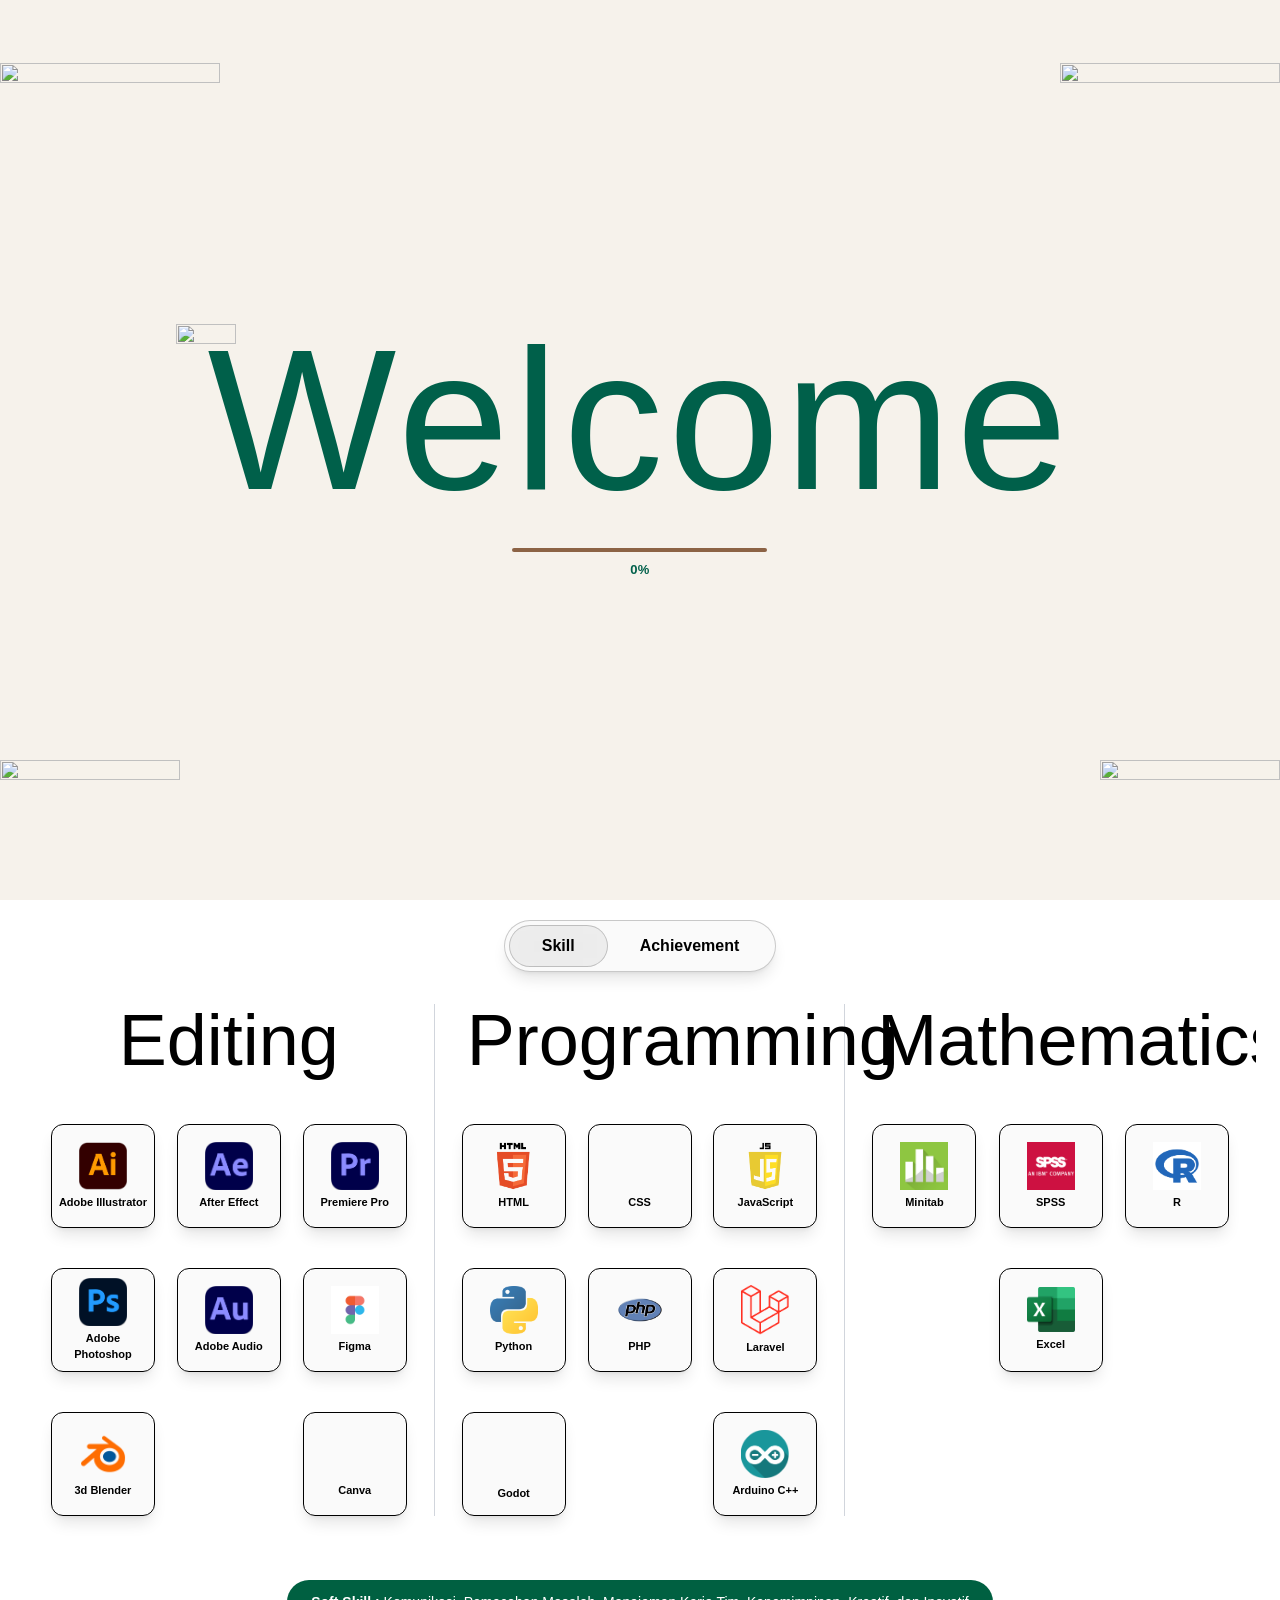
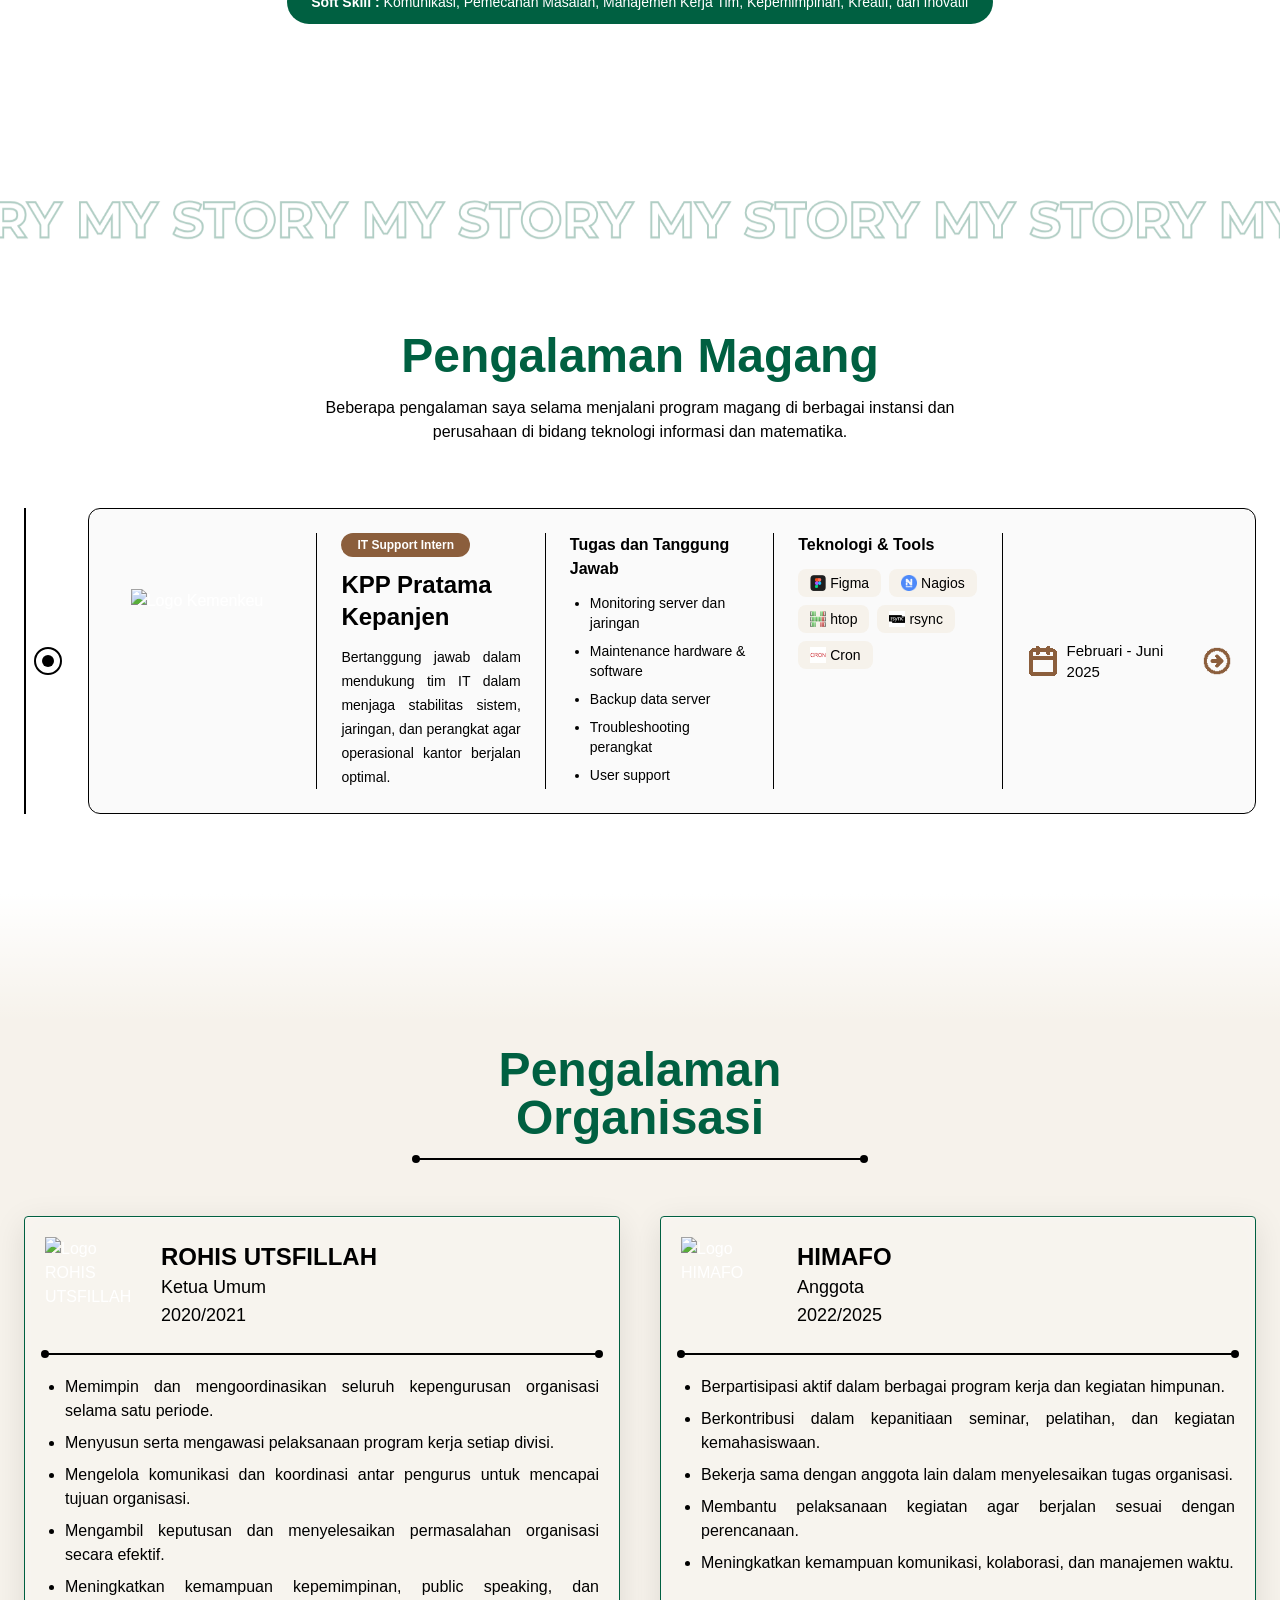
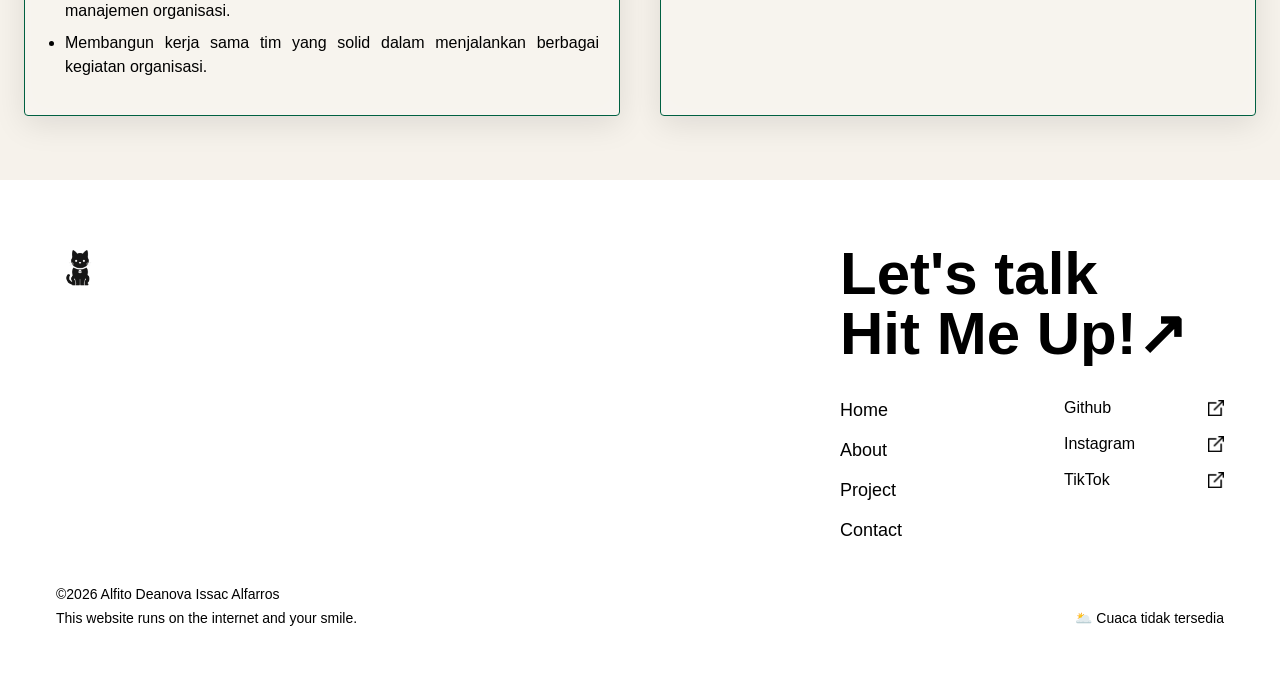
==== commit 1482d41c: "Memperbaiki error yang ada" ====
--- a/index.html
+++ b/index.html
@@ -24,8 +24,7 @@
     <link rel="preconnect" href="https://www.youtube-nocookie.com">
     <link rel="preconnect" href="https://api.github.com" crossorigin>
     <link rel="preload" as="image" href="./assets/img/Alfito.png" fetchpriority="high">
-    <link rel="icon" type="image/png" href="./public/img/logo.png">
-    <link href="./src/output.css" rel="stylesheet">
+<link href="./src/output.css" rel="stylesheet">
 
     <script type="application/ld+json">
     {
@@ -98,19 +97,19 @@
                         <div class="w-full max-w-75 h-0.5 bg-[#8B5E3C] mt-2 mb-6"></div>
                         <div class="flex flex-wrap items-center justify-center lg:justify-start gap-4 sm:gap-6">
                             <a href="https://wa.me/qr/C6KCP74A72ABM1" rel="noopener noreferrer" aria-label="Buka WhatsApp" class="transition hover:scale-110 duration-300">
-                                <img src="./assets/img/icon/Wa Coklat.png" alt="WhatsApp" width="32" height="32" loading="lazy" decoding="async" class="w-8 h-8 sm:w-10 sm:h-10 object-contain">
+                                <img src="./assets/img/Icon/Wa Coklat.png" alt="WhatsApp" width="32" height="32" loading="lazy" decoding="async" class="w-8 h-8 sm:w-10 sm:h-10 object-contain">
                             </a>
                             <a href="mailto:kabmalim@gmail.com" aria-label="Kirim Email" class="transition hover:scale-110 duration-300">
-                                <img src="./assets/img/icon/Gmail Coklat.png" alt="Email" width="32" height="32" loading="lazy" decoding="async" class="w-8 h-8 sm:w-10 sm:h-10 object-contain">
+                                <img src="./assets/img/Icon/Gmail Coklat.png" alt="Email" width="32" height="32" loading="lazy" decoding="async" class="w-8 h-8 sm:w-10 sm:h-10 object-contain">
                             </a>
                             <a href="https://github.com/alfitodia" rel="noopener noreferrer" aria-label="Buka GitHub" class="transition hover:scale-110 duration-300">
                                 <img src="./assets/img/Icon/GithbubIconCoklat.png" alt="GitHub" width="32" height="32" loading="lazy" decoding="async" class="w-8 h-8 sm:w-10 sm:h-10 object-contain">
                             </a>
                             <a href="https://www.instagram.com/alfito_dia/" rel="noopener noreferrer" aria-label="Buka Instagram" class="transition hover:scale-110 duration-300">
-                                <img src="./assets/img/icon/Instagram Coklat.png" alt="Instagram" width="32" height="32" loading="lazy" decoding="async" class="w-8 h-8 sm:w-10 sm:h-10 object-contain">
+                                <img src="./assets/img/Icon/Instagram Coklat.png" alt="Instagram" width="32" height="32" loading="lazy" decoding="async" class="w-8 h-8 sm:w-10 sm:h-10 object-contain">
                             </a>
                             <a href="https://www.youtube.com/@alfitodia298?si=7pioMqE9RoA2Bbec" rel="noopener noreferrer" aria-label="Buka YouTube" class="transition hover:scale-110 duration-300">
-                                <img src="./assets/img/icon/Youtube Coklat.png" alt="YouTube" width="32" height="32" loading="lazy" decoding="async" class="w-8 h-8 sm:w-10 sm:h-10 object-contain">
+                                <img src="./assets/img/Icon/Youtube Coklat.png" alt="YouTube" width="32" height="32" loading="lazy" decoding="async" class="w-8 h-8 sm:w-10 sm:h-10 object-contain">
                             </a>
                         </div>
                     </div>
@@ -144,29 +143,29 @@
                             <h3 class="text-[clamp(36px,8vw,72px)] leading-none text-center font-flatlion mb-8 sm:mb-12 text-black">Editing</h3>
                             <div class="grid grid-cols-3 gap-4 sm:gap-x-8 gap-y-6 sm:gap-y-10 justify-items-center">
                                 <div class="w-20 h-20 sm:w-26 sm:h-26 relative overflow-hidden rounded-xl border border-black bg-black/2 backdrop-blur-xl shadow-lg flex flex-col items-center justify-center transition-all duration-300 hover:scale-110 hover:bg-white/10 hover:shadow-xl">
-                                    <img src="assets/img/icon/ai.png" alt="Adobe Illustrator" width="32" height="32" loading="lazy" decoding="async" class="w-8 sm:w-12"><p class="text-black text-[9px] sm:text-[11px] font-semibold mt-1 text-center px-1">Adobe Illustrator</p>
-                                </div>
-                                <div class="w-20 h-20 sm:w-26 sm:h-26 relative overflow-hidden rounded-xl border border-black bg-black/2 backdrop-blur-xl shadow-lg flex flex-col items-center justify-center transition-all duration-300 hover:scale-110 hover:bg-white/10 hover:shadow-xl">
-                                    <img src="assets/img/icon/Ae.png" alt="Adobe After Effect" width="32" height="32" loading="lazy" decoding="async" class="w-8 sm:w-12"><p class="text-black text-[9px] sm:text-[11px] font-semibold mt-1 text-center px-1">After Effect</p>
-                                </div>
-                                <div class="w-20 h-20 sm:w-26 sm:h-26 relative overflow-hidden rounded-xl border border-black bg-black/2 backdrop-blur-xl shadow-lg flex flex-col items-center justify-center transition-all duration-300 hover:scale-110 hover:bg-white/10 hover:shadow-xl">
-                                    <img src="assets/img/icon/Pr.png" alt="Adobe Premiere Pro" width="32" height="32" loading="lazy" decoding="async" class="w-8 sm:w-12"><p class="text-black text-[9px] sm:text-[11px] font-semibold mt-1 text-center px-1">Premiere Pro</p>
-                                </div>
-                                <div class="w-20 h-20 sm:w-26 sm:h-26 relative overflow-hidden rounded-xl border border-black bg-black/2 backdrop-blur-xl shadow-lg flex flex-col items-center justify-center transition-all duration-300 hover:scale-110 hover:bg-white/10 hover:shadow-xl">
-                                    <img src="assets/img/icon/Ps.png" alt="Adobe Photoshop" width="32" height="32" loading="lazy" decoding="async" class="w-8 sm:w-12"><p class="text-black text-[9px] sm:text-[11px] font-semibold mt-1 text-center px-1">Adobe Photoshop</p>
-                                </div>
-                                <div class="w-20 h-20 sm:w-26 sm:h-26 relative overflow-hidden rounded-xl border border-black bg-black/2 backdrop-blur-xl shadow-lg flex flex-col items-center justify-center transition-all duration-300 hover:scale-110 hover:bg-white/10 hover:shadow-xl">
-                                    <img src="assets/img/icon/Au.png" alt="Adobe Audition" width="32" height="32" loading="lazy" decoding="async" class="w-8 sm:w-12"><p class="text-black text-[9px] sm:text-[11px] font-semibold mt-1 text-center px-1">Adobe Audio</p>
-                                </div>
-                                <div class="w-20 h-20 sm:w-26 sm:h-26 relative overflow-hidden rounded-xl border border-black bg-black/2 backdrop-blur-xl shadow-lg flex flex-col items-center justify-center transition-all duration-300 hover:scale-110 hover:bg-white/10 hover:shadow-xl">
-                                    <img src="assets/img/icon/Figma.jpg" alt="Figma" width="32" height="32" loading="lazy" decoding="async" class="w-8 sm:w-12"><p class="text-black text-[9px] sm:text-[11px] font-semibold mt-1 text-center px-1">Figma</p>
-                                </div>
-                                <div class="w-20 h-20 sm:w-26 sm:h-26 relative overflow-hidden rounded-xl border border-black bg-black/2 backdrop-blur-xl shadow-lg flex flex-col items-center justify-center transition-all duration-300 hover:scale-110 hover:bg-white/10 hover:shadow-xl">
-                                    <img src="assets/img/icon/3d Blender.png" alt="Blender 3D" width="32" height="32" loading="lazy" decoding="async" class="w-8 sm:w-12"><p class="text-black text-[9px] sm:text-[11px] font-semibold mt-1 text-center px-1">3d Blender</p>
+                                    <img src="assets/img/Icon/Ai.png" alt="Adobe Illustrator" width="32" height="32" loading="lazy" decoding="async" class="w-8 sm:w-12"><p class="text-black text-[9px] sm:text-[11px] font-semibold mt-1 text-center px-1">Adobe Illustrator</p>
+                                </div>
+                                <div class="w-20 h-20 sm:w-26 sm:h-26 relative overflow-hidden rounded-xl border border-black bg-black/2 backdrop-blur-xl shadow-lg flex flex-col items-center justify-center transition-all duration-300 hover:scale-110 hover:bg-white/10 hover:shadow-xl">
+                                    <img src="assets/img/Icon/Ae.png" alt="Adobe After Effect" width="32" height="32" loading="lazy" decoding="async" class="w-8 sm:w-12"><p class="text-black text-[9px] sm:text-[11px] font-semibold mt-1 text-center px-1">After Effect</p>
+                                </div>
+                                <div class="w-20 h-20 sm:w-26 sm:h-26 relative overflow-hidden rounded-xl border border-black bg-black/2 backdrop-blur-xl shadow-lg flex flex-col items-center justify-center transition-all duration-300 hover:scale-110 hover:bg-white/10 hover:shadow-xl">
+                                    <img src="assets/img/Icon/Pr.png" alt="Adobe Premiere Pro" width="32" height="32" loading="lazy" decoding="async" class="w-8 sm:w-12"><p class="text-black text-[9px] sm:text-[11px] font-semibold mt-1 text-center px-1">Premiere Pro</p>
+                                </div>
+                                <div class="w-20 h-20 sm:w-26 sm:h-26 relative overflow-hidden rounded-xl border border-black bg-black/2 backdrop-blur-xl shadow-lg flex flex-col items-center justify-center transition-all duration-300 hover:scale-110 hover:bg-white/10 hover:shadow-xl">
+                                    <img src="assets/img/Icon/Ps.png" alt="Adobe Photoshop" width="32" height="32" loading="lazy" decoding="async" class="w-8 sm:w-12"><p class="text-black text-[9px] sm:text-[11px] font-semibold mt-1 text-center px-1">Adobe Photoshop</p>
+                                </div>
+                                <div class="w-20 h-20 sm:w-26 sm:h-26 relative overflow-hidden rounded-xl border border-black bg-black/2 backdrop-blur-xl shadow-lg flex flex-col items-center justify-center transition-all duration-300 hover:scale-110 hover:bg-white/10 hover:shadow-xl">
+                                    <img src="assets/img/Icon/Au.png" alt="Adobe Audition" width="32" height="32" loading="lazy" decoding="async" class="w-8 sm:w-12"><p class="text-black text-[9px] sm:text-[11px] font-semibold mt-1 text-center px-1">Adobe Audio</p>
+                                </div>
+                                <div class="w-20 h-20 sm:w-26 sm:h-26 relative overflow-hidden rounded-xl border border-black bg-black/2 backdrop-blur-xl shadow-lg flex flex-col items-center justify-center transition-all duration-300 hover:scale-110 hover:bg-white/10 hover:shadow-xl">
+                                    <img src="assets/img/Icon/Figma.jpg" alt="Figma" width="32" height="32" loading="lazy" decoding="async" class="w-8 sm:w-12"><p class="text-black text-[9px] sm:text-[11px] font-semibold mt-1 text-center px-1">Figma</p>
+                                </div>
+                                <div class="w-20 h-20 sm:w-26 sm:h-26 relative overflow-hidden rounded-xl border border-black bg-black/2 backdrop-blur-xl shadow-lg flex flex-col items-center justify-center transition-all duration-300 hover:scale-110 hover:bg-white/10 hover:shadow-xl">
+                                    <img src="assets/img/Icon/3d Blender.png" alt="Blender 3D" width="32" height="32" loading="lazy" decoding="async" class="w-8 sm:w-12"><p class="text-black text-[9px] sm:text-[11px] font-semibold mt-1 text-center px-1">3d Blender</p>
                                 </div>
                                 <div class="hidden sm:block"></div>
                                 <div class="w-20 h-20 sm:w-26 sm:h-26 relative overflow-hidden rounded-xl border border-black bg-black/2 backdrop-blur-xl shadow-lg flex flex-col items-center justify-center transition-all duration-300 hover:scale-110 hover:bg-white/10 hover:shadow-xl">
-                                    <img src="assets/img/icon/Canva.png" alt="Canva" width="32" height="32" loading="lazy" decoding="async" class="w-8 sm:w-12"><p class="text-black text-[9px] sm:text-[11px] font-semibold mt-1 text-center px-1">Canva</p>
+                                    <img src="assets/img/Icon/Canva.png" alt="Canva" width="32" height="32" loading="lazy" decoding="async" class="w-8 sm:w-12"><p class="text-black text-[9px] sm:text-[11px] font-semibold mt-1 text-center px-1">Canva</p>
                                 </div>
                             </div>
                         </div>
@@ -175,29 +174,29 @@
                             <h3 class="text-[clamp(28px,6vw,72px)] leading-none text-center font-flatlion mb-8 sm:mb-12 text-black">Programming</h3>
                             <div class="grid grid-cols-3 gap-4 sm:gap-x-8 gap-y-6 sm:gap-y-10 justify-items-center">
                                 <div class="w-20 h-20 sm:w-26 sm:h-26 relative overflow-hidden rounded-xl border border-black bg-black/2 backdrop-blur-xl shadow-lg flex flex-col items-center justify-center transition-all duration-300 hover:scale-110 hover:bg-white/10 hover:shadow-xl">
-                                    <img src="assets/img/icon/Html.png" alt="HTML" width="32" height="32" loading="lazy" decoding="async" class="w-8 sm:w-12"><p class="text-black text-[9px] sm:text-[11px] font-semibold mt-1 text-center px-1">HTML</p>
-                                </div>
-                                <div class="w-20 h-20 sm:w-26 sm:h-26 relative overflow-hidden rounded-xl border border-black bg-black/2 backdrop-blur-xl shadow-lg flex flex-col items-center justify-center transition-all duration-300 hover:scale-110 hover:bg-white/10 hover:shadow-xl">
-                                    <img src="assets/img/icon/Css.png" alt="CSS" width="32" height="32" loading="lazy" decoding="async" class="w-8 sm:w-12"><p class="text-black text-[9px] sm:text-[11px] font-semibold mt-1 text-center px-1">CSS</p>
-                                </div>
-                                <div class="w-20 h-20 sm:w-26 sm:h-26 relative overflow-hidden rounded-xl border border-black bg-black/2 backdrop-blur-xl shadow-lg flex flex-col items-center justify-center transition-all duration-300 hover:scale-110 hover:bg-white/10 hover:shadow-xl">
-                                    <img src="assets/img/icon/Js.png" alt="JavaScript" width="32" height="32" loading="lazy" decoding="async" class="w-8 sm:w-12"><p class="text-black text-[9px] sm:text-[11px] font-semibold mt-1 text-center px-1">JavaScript</p>
-                                </div>
-                                <div class="w-20 h-20 sm:w-26 sm:h-26 relative overflow-hidden rounded-xl border border-black bg-black/2 backdrop-blur-xl shadow-lg flex flex-col items-center justify-center transition-all duration-300 hover:scale-110 hover:bg-white/10 hover:shadow-xl">
-                                    <img src="assets/img/icon/Phyton.png" alt="Python" width="32" height="32" loading="lazy" decoding="async" class="w-8 sm:w-12"><p class="text-black text-[9px] sm:text-[11px] font-semibold mt-1 text-center px-1">Python</p>
-                                </div>
-                                <div class="w-20 h-20 sm:w-26 sm:h-26 relative overflow-hidden rounded-xl border border-black bg-black/2 backdrop-blur-xl shadow-lg flex flex-col items-center justify-center transition-all duration-300 hover:scale-110 hover:bg-white/10 hover:shadow-xl">
-                                    <img src="assets/img/icon/PHP.png" alt="PHP" width="32" height="32" loading="lazy" decoding="async" class="w-8 sm:w-12"><p class="text-black text-[9px] sm:text-[11px] font-semibold mt-1 text-center px-1">PHP</p>
-                                </div>
-                                <div class="w-20 h-20 sm:w-26 sm:h-26 relative overflow-hidden rounded-xl border border-black bg-black/2 backdrop-blur-xl shadow-lg flex flex-col items-center justify-center transition-all duration-300 hover:scale-110 hover:bg-white/10 hover:shadow-xl">
-                                    <img src="assets/img/icon/Laravel.webp" alt="Laravel" width="32" height="32" loading="lazy" decoding="async" class="w-8 sm:w-12"><p class="text-black text-[9px] sm:text-[11px] font-semibold mt-1 text-center px-1">Laravel</p>
-                                </div>
-                                <div class="w-20 h-20 sm:w-26 sm:h-26 relative overflow-hidden rounded-xl border border-black bg-black/2 backdrop-blur-xl shadow-lg flex flex-col items-center justify-center transition-all duration-300 hover:scale-110 hover:bg-white/10 hover:shadow-xl">
-                                    <img src="assets/img/icon/Godot.png" alt="Godot" width="32" height="32" loading="lazy" decoding="async" class="w-8 sm:w-12"><p class="text-black text-[9px] sm:text-[11px] font-semibold mt-1 text-center px-1">Godot</p>
+                                    <img src="assets/img/Icon/Html.png" alt="HTML" width="32" height="32" loading="lazy" decoding="async" class="w-8 sm:w-12"><p class="text-black text-[9px] sm:text-[11px] font-semibold mt-1 text-center px-1">HTML</p>
+                                </div>
+                                <div class="w-20 h-20 sm:w-26 sm:h-26 relative overflow-hidden rounded-xl border border-black bg-black/2 backdrop-blur-xl shadow-lg flex flex-col items-center justify-center transition-all duration-300 hover:scale-110 hover:bg-white/10 hover:shadow-xl">
+                                    <img src="assets/img/Icon/Css.png" alt="CSS" width="32" height="32" loading="lazy" decoding="async" class="w-8 sm:w-12"><p class="text-black text-[9px] sm:text-[11px] font-semibold mt-1 text-center px-1">CSS</p>
+                                </div>
+                                <div class="w-20 h-20 sm:w-26 sm:h-26 relative overflow-hidden rounded-xl border border-black bg-black/2 backdrop-blur-xl shadow-lg flex flex-col items-center justify-center transition-all duration-300 hover:scale-110 hover:bg-white/10 hover:shadow-xl">
+                                    <img src="assets/img/Icon/Js.png" alt="JavaScript" width="32" height="32" loading="lazy" decoding="async" class="w-8 sm:w-12"><p class="text-black text-[9px] sm:text-[11px] font-semibold mt-1 text-center px-1">JavaScript</p>
+                                </div>
+                                <div class="w-20 h-20 sm:w-26 sm:h-26 relative overflow-hidden rounded-xl border border-black bg-black/2 backdrop-blur-xl shadow-lg flex flex-col items-center justify-center transition-all duration-300 hover:scale-110 hover:bg-white/10 hover:shadow-xl">
+                                    <img src="assets/img/Icon/Phyton.png" alt="Python" width="32" height="32" loading="lazy" decoding="async" class="w-8 sm:w-12"><p class="text-black text-[9px] sm:text-[11px] font-semibold mt-1 text-center px-1">Python</p>
+                                </div>
+                                <div class="w-20 h-20 sm:w-26 sm:h-26 relative overflow-hidden rounded-xl border border-black bg-black/2 backdrop-blur-xl shadow-lg flex flex-col items-center justify-center transition-all duration-300 hover:scale-110 hover:bg-white/10 hover:shadow-xl">
+                                    <img src="assets/img/Icon/Php.png" alt="PHP" width="32" height="32" loading="lazy" decoding="async" class="w-8 sm:w-12"><p class="text-black text-[9px] sm:text-[11px] font-semibold mt-1 text-center px-1">PHP</p>
+                                </div>
+                                <div class="w-20 h-20 sm:w-26 sm:h-26 relative overflow-hidden rounded-xl border border-black bg-black/2 backdrop-blur-xl shadow-lg flex flex-col items-center justify-center transition-all duration-300 hover:scale-110 hover:bg-white/10 hover:shadow-xl">
+                                    <img src="assets/img/Icon/Laravel.webp" alt="Laravel" width="32" height="32" loading="lazy" decoding="async" class="w-8 sm:w-12"><p class="text-black text-[9px] sm:text-[11px] font-semibold mt-1 text-center px-1">Laravel</p>
+                                </div>
+                                <div class="w-20 h-20 sm:w-26 sm:h-26 relative overflow-hidden rounded-xl border border-black bg-black/2 backdrop-blur-xl shadow-lg flex flex-col items-center justify-center transition-all duration-300 hover:scale-110 hover:bg-white/10 hover:shadow-xl">
+                                    <img src="assets/img/Icon/Godot.png" alt="Godot" width="32" height="32" loading="lazy" decoding="async" class="w-8 sm:w-12"><p class="text-black text-[9px] sm:text-[11px] font-semibold mt-1 text-center px-1">Godot</p>
                                 </div>
                                 <div class="hidden sm:block"></div>
                                 <div class="w-20 h-20 sm:w-26 sm:h-26 relative overflow-hidden rounded-xl border border-black bg-black/2 backdrop-blur-xl shadow-lg flex flex-col items-center justify-center transition-all duration-300 hover:scale-110 hover:bg-white/10 hover:shadow-xl">
-                                    <img src="assets/img/icon/Arduino.png" alt="Arduino" width="32" height="32" loading="lazy" decoding="async" class="w-8 sm:w-12"><p class="text-black text-[9px] sm:text-[11px] font-semibold mt-1 text-center px-1">Arduino C++</p>
+                                    <img src="assets/img/Icon/Arduino.png" alt="Arduino" width="32" height="32" loading="lazy" decoding="async" class="w-8 sm:w-12"><p class="text-black text-[9px] sm:text-[11px] font-semibold mt-1 text-center px-1">Arduino C++</p>
                                 </div>
                             </div>
                         </div>
@@ -206,17 +205,17 @@
                             <h3 class="text-[clamp(28px,6vw,72px)] leading-none text-center font-flatlion mb-8 sm:mb-12 text-black">Mathematics</h3>
                             <div class="grid grid-cols-3 gap-4 sm:gap-x-8 gap-y-6 sm:gap-y-10 justify-items-center">
                                 <div class="w-20 h-20 sm:w-26 sm:h-26 relative overflow-hidden rounded-xl border border-black bg-black/2 backdrop-blur-xl shadow-lg flex flex-col items-center justify-center transition-all duration-300 hover:scale-110 hover:bg-white/10 hover:shadow-xl">
-                                    <img src="assets/img/icon/Minitab.jpeg" alt="Minitab" width="32" height="32" loading="lazy" decoding="async" class="w-8 sm:w-12"><p class="text-black text-[9px] sm:text-[11px] font-semibold mt-1 text-center px-1">Minitab</p>
-                                </div>
-                                <div class="w-20 h-20 sm:w-26 sm:h-26 relative overflow-hidden rounded-xl border border-black bg-black/2 backdrop-blur-xl shadow-lg flex flex-col items-center justify-center transition-all duration-300 hover:scale-110 hover:bg-white/10 hover:shadow-xl">
-                                    <img src="assets/img/icon/SPSS.webp" alt="SPSS" width="32" height="32" loading="lazy" decoding="async" class="w-8 sm:w-12"><p class="text-black text-[9px] sm:text-[11px] font-semibold mt-1 text-center px-1">SPSS</p>
-                                </div>
-                                <div class="w-20 h-20 sm:w-26 sm:h-26 relative overflow-hidden rounded-xl border border-black bg-black/2 backdrop-blur-xl shadow-lg flex flex-col items-center justify-center transition-all duration-300 hover:scale-110 hover:bg-white/10 hover:shadow-xl">
-                                    <img src="assets/img/icon/R.png" alt="R" width="32" height="32" loading="lazy" decoding="async" class="w-8 sm:w-12"><p class="text-black text-[9px] sm:text-[11px] font-semibold mt-1 text-center px-1">R</p>
+                                    <img src="assets/img/Icon/Minitab.jpeg" alt="Minitab" width="32" height="32" loading="lazy" decoding="async" class="w-8 sm:w-12"><p class="text-black text-[9px] sm:text-[11px] font-semibold mt-1 text-center px-1">Minitab</p>
+                                </div>
+                                <div class="w-20 h-20 sm:w-26 sm:h-26 relative overflow-hidden rounded-xl border border-black bg-black/2 backdrop-blur-xl shadow-lg flex flex-col items-center justify-center transition-all duration-300 hover:scale-110 hover:bg-white/10 hover:shadow-xl">
+                                    <img src="assets/img/Icon/SPSS.webp" alt="SPSS" width="32" height="32" loading="lazy" decoding="async" class="w-8 sm:w-12"><p class="text-black text-[9px] sm:text-[11px] font-semibold mt-1 text-center px-1">SPSS</p>
+                                </div>
+                                <div class="w-20 h-20 sm:w-26 sm:h-26 relative overflow-hidden rounded-xl border border-black bg-black/2 backdrop-blur-xl shadow-lg flex flex-col items-center justify-center transition-all duration-300 hover:scale-110 hover:bg-white/10 hover:shadow-xl">
+                                    <img src="assets/img/Icon/R.png" alt="R" width="32" height="32" loading="lazy" decoding="async" class="w-8 sm:w-12"><p class="text-black text-[9px] sm:text-[11px] font-semibold mt-1 text-center px-1">R</p>
                                 </div>
                                 <div class="hidden sm:block"></div>
                                 <div class="w-20 h-20 sm:w-26 sm:h-26 relative overflow-hidden rounded-xl border border-black bg-black/2 backdrop-blur-xl shadow-lg flex flex-col items-center justify-center transition-all duration-300 hover:scale-110 hover:bg-white/10 hover:shadow-xl">
-                                    <img src="assets/img/icon/Excel.webp" alt="Excel" width="32" height="32" loading="lazy" decoding="async" class="w-8 sm:w-12"><p class="text-black text-[9px] sm:text-[11px] font-semibold mt-1 text-center px-1">Excel</p>
+                                    <img src="assets/img/Icon/Excel.webp" alt="Excel" width="32" height="32" loading="lazy" decoding="async" class="w-8 sm:w-12"><p class="text-black text-[9px] sm:text-[11px] font-semibold mt-1 text-center px-1">Excel</p>
                                 </div>
                             </div>
                         </div>
@@ -239,13 +238,13 @@
                     <div class="grid grid-cols-1 md:grid-cols-2 lg:grid-cols-3 gap-5" id="certificateGrid">
                         <div class="certificate-card relative overflow-hidden rounded border border-black bg-black/2 backdrop-blur-xl shadow-lg p-3 min-h-70 h-auto flex flex-col justify-between text-black transition-all duration-300">
                             <div class="flex flex-col sm:flex-row gap-4">
-                                <img src="assets/img/KMI EXPO 2025/Sertif Rekan.png" alt="Sertifikat Juara Harapan 2 Budidaya" width="320" height="180" loading="lazy" decoding="async" class="w-full sm:w-40 h-45 object-cover rounded">
+                                <img src="assets/img/KMI Expo 2025/Sertif Rekan.png" alt="Sertifikat Juara Harapan 2 Budidaya" width="320" height="180" loading="lazy" decoding="async" class="w-full sm:w-40 h-45 object-cover rounded">
                                 <div class="flex-1">
                                     <h3 class="text-[16px] sm:text-[18px] font-bold leading-6 text-[#006041]">Juara Harapan 2<br>Budidaya- Tahapan Awal</h3>
                                     <p class="text-sm sm:text-[15px] mt-2">KMI Expo 2025</p>
                                     <div class="mt-3 sm:mt-5 space-y-2">
-                                        <div class="flex items-center gap-2 text-sm sm:text-[15px]"><img src="assets/img/icon/Calendar.png" alt="" aria-hidden="true" width="20" height="20" loading="lazy" decoding="async" class="w-5 h-5 sm:w-6 sm:h-6"><span>19-21 November 2025</span></div>
-                                        <div class="flex items-center gap-2 text-sm sm:text-[15px]"><img src="assets/img/icon/Person.png" alt="" aria-hidden="true" width="20" height="20" loading="lazy" decoding="async" class="w-5 h-5 sm:w-6 sm:h-6"><span>Anggota</span></div>
+                                        <div class="flex items-center gap-2 text-sm sm:text-[15px]"><img src="assets/img/Icon/Calendar.png" alt="" aria-hidden="true" width="20" height="20" loading="lazy" decoding="async" class="w-5 h-5 sm:w-6 sm:h-6"><span>19-21 November 2025</span></div>
+                                        <div class="flex items-center gap-2 text-sm sm:text-[15px]"><img src="assets/img/Icon/Person.png" alt="" aria-hidden="true" width="20" height="20" loading="lazy" decoding="async" class="w-5 h-5 sm:w-6 sm:h-6"><span>Anggota</span></div>
                                     </div>
                                 </div>
                             </div>
@@ -256,13 +255,13 @@
 
                         <div class="certificate-card relative overflow-hidden rounded border border-black bg-black/2 backdrop-blur-xl shadow-lg p-3 min-h-70 h-auto flex flex-col justify-between text-black transition-all duration-300">
                             <div class="flex flex-col sm:flex-row gap-4">
-                                <img src="assets/img/KPP MINING/SertifKPP.jpg.jpeg" alt="Sertifikat Juara 1 Best Project Implementation" width="320" height="180" loading="lazy" decoding="async" class="w-full sm:w-40 h-45 object-cover rounded">
+                                <img src="assets/img/KPP Mining/SertifKPP.jpg.jpeg" alt="Sertifikat Juara 1 Best Project Implementation" width="320" height="180" loading="lazy" decoding="async" class="w-full sm:w-40 h-45 object-cover rounded">
                                 <div class="flex-1">
                                     <h3 class="text-[16px] sm:text-[18px] font-bold leading-6 text-[#006041]">Juara 1 Best Project<br>Implementation</h3>
                                     <p class="text-sm sm:text-[15px] mt-2">KPP Mining Youth in Action 2025</p>
                                     <div class="mt-3 sm:mt-5 space-y-2">
-                                        <div class="flex items-center gap-2 text-sm sm:text-[15px]"><img src="assets/img/icon/Calendar.png" alt="" aria-hidden="true" width="20" height="20" loading="lazy" decoding="async" class="w-5 h-5 sm:w-6 sm:h-6"><span>19-21 November 2025</span></div>
-                                        <div class="flex items-center gap-2 text-sm sm:text-[15px]"><img src="assets/img/icon/Person.png" alt="" aria-hidden="true" width="20" height="20" loading="lazy" decoding="async" class="w-5 h-5 sm:w-6 sm:h-6"><span>Pendesain dan Pemrograman</span></div>
+                                        <div class="flex items-center gap-2 text-sm sm:text-[15px]"><img src="assets/img/Icon/Calendar.png" alt="" aria-hidden="true" width="20" height="20" loading="lazy" decoding="async" class="w-5 h-5 sm:w-6 sm:h-6"><span>19-21 November 2025</span></div>
+                                        <div class="flex items-center gap-2 text-sm sm:text-[15px]"><img src="assets/img/Icon/Person.png" alt="" aria-hidden="true" width="20" height="20" loading="lazy" decoding="async" class="w-5 h-5 sm:w-6 sm:h-6"><span>Pendesain dan Pemrograman</span></div>
                                     </div>
                                 </div>
                             </div>
@@ -271,13 +270,13 @@
 
                         <div class="certificate-card relative overflow-hidden rounded border border-black bg-black/2 backdrop-blur-xl shadow-lg p-3 min-h-70 h-auto flex flex-col justify-between text-black transition-all duration-300">
                             <div class="flex flex-col sm:flex-row gap-4">
-                                <img src="assets/img/KMI EXPO 2025/SertifStand.png" alt="Sertifikat Juara Harapan 2 Stand Terbaik" width="320" height="180" loading="lazy" decoding="async" class="w-full sm:w-40 h-45 object-cover rounded">
+                                <img src="assets/img/KMI Expo 2025/SertifStand.png" alt="Sertifikat Juara Harapan 2 Stand Terbaik" width="320" height="180" loading="lazy" decoding="async" class="w-full sm:w-40 h-45 object-cover rounded">
                                 <div class="flex-1">
                                     <h3 class="text-[16px] sm:text-[18px] font-bold leading-6 text-[#006041]">Juara Harapan 2<br>Stand Terbaik</h3>
                                     <p class="text-sm sm:text-[15px] mt-2">KMI Expo 2025</p>
                                     <div class="mt-3 sm:mt-5 space-y-2">
-                                        <div class="flex items-center gap-2 text-sm sm:text-[15px]"><img src="assets/img/icon/Calendar.png" alt="" aria-hidden="true" width="20" height="20" loading="lazy" decoding="async" class="w-5 h-5 sm:w-6 sm:h-6"><span>19-21 November 2025</span></div>
-                                        <div class="flex items-center gap-2 text-sm sm:text-[15px]"><img src="assets/img/icon/Person.png" alt="" aria-hidden="true" width="20" height="20" loading="lazy" decoding="async" class="w-5 h-5 sm:w-6 sm:h-6"><span>Pendesain Booth</span></div>
+                                        <div class="flex items-center gap-2 text-sm sm:text-[15px]"><img src="assets/img/Icon/Calendar.png" alt="" aria-hidden="true" width="20" height="20" loading="lazy" decoding="async" class="w-5 h-5 sm:w-6 sm:h-6"><span>19-21 November 2025</span></div>
+                                        <div class="flex items-center gap-2 text-sm sm:text-[15px]"><img src="assets/img/Icon/Person.png" alt="" aria-hidden="true" width="20" height="20" loading="lazy" decoding="async" class="w-5 h-5 sm:w-6 sm:h-6"><span>Pendesain Booth</span></div>
                                     </div>
                                 </div>
                             </div>
@@ -291,8 +290,8 @@
                                     <h3 class="text-[16px] sm:text-[18px] font-bold leading-6 text-[#006041]">Juara 3<br>PKM-VGK</h3>
                                     <p class="text-sm sm:text-[15px] mt-2">PKM AML1 Indonesia</p>
                                     <div class="mt-3 sm:mt-5 space-y-2">
-                                        <div class="flex items-center gap-2 text-sm sm:text-[15px]"><img src="assets/img/icon/Calendar.png" alt="" aria-hidden="true" width="20" height="20" loading="lazy" decoding="async" class="w-5 h-5 sm:w-6 sm:h-6"><span>Juni-November 2024</span></div>
-                                        <div class="flex items-center gap-2 text-sm sm:text-[15px]"><img src="assets/img/icon/Person.png" alt="" aria-hidden="true" width="20" height="20" loading="lazy" decoding="async" class="w-5 h-5 sm:w-6 sm:h-6"><span>Director</span></div>
+                                        <div class="flex items-center gap-2 text-sm sm:text-[15px]"><img src="assets/img/Icon/Calendar.png" alt="" aria-hidden="true" width="20" height="20" loading="lazy" decoding="async" class="w-5 h-5 sm:w-6 sm:h-6"><span>Juni-November 2024</span></div>
+                                        <div class="flex items-center gap-2 text-sm sm:text-[15px]"><img src="assets/img/Icon/Person.png" alt="" aria-hidden="true" width="20" height="20" loading="lazy" decoding="async" class="w-5 h-5 sm:w-6 sm:h-6"><span>Director</span></div>
                                     </div>
                                 </div>
                             </div>
@@ -306,8 +305,8 @@
                                     <h3 class="text-[16px] sm:text-[18px] font-bold leading-6 text-[#006041]">Juri Omega Frame<br>Bombastis</h3>
                                     <p class="text-sm sm:text-[15px] mt-2">HMD PIPA</p>
                                     <div class="mt-3 sm:mt-5 space-y-2">
-                                        <div class="flex items-center gap-2 text-sm sm:text-[15px]"><img src="assets/img/icon/Calendar.png" alt="" aria-hidden="true" width="20" height="20" loading="lazy" decoding="async" class="w-5 h-5 sm:w-6 sm:h-6"><span>21-30 Oktober 2025</span></div>
-                                        <div class="flex items-center gap-2 text-sm sm:text-[15px]"><img src="assets/img/icon/Person.png" alt="" aria-hidden="true" width="20" height="20" loading="lazy" decoding="async" class="w-5 h-5 sm:w-6 sm:h-6"><span>Juri</span></div>
+                                        <div class="flex items-center gap-2 text-sm sm:text-[15px]"><img src="assets/img/Icon/Calendar.png" alt="" aria-hidden="true" width="20" height="20" loading="lazy" decoding="async" class="w-5 h-5 sm:w-6 sm:h-6"><span>21-30 Oktober 2025</span></div>
+                                        <div class="flex items-center gap-2 text-sm sm:text-[15px]"><img src="assets/img/Icon/Person.png" alt="" aria-hidden="true" width="20" height="20" loading="lazy" decoding="async" class="w-5 h-5 sm:w-6 sm:h-6"><span>Juri</span></div>
                                     </div>
                                 </div>
                             </div>
@@ -321,8 +320,8 @@
                                     <h3 class="text-[16px] sm:text-[18px] font-bold leading-6 text-[#006041]">Juara 2 Essay &<br>Bisnis Plan Nasional</h3>
                                     <p class="text-sm sm:text-[15px] mt-2">Sentosa Foundation</p>
                                     <div class="mt-3 sm:mt-5 space-y-2">
-                                        <div class="flex items-center gap-2 text-sm sm:text-[15px]"><img src="assets/img/icon/Calendar.png" alt="" aria-hidden="true" width="20" height="20" loading="lazy" decoding="async" class="w-5 h-5 sm:w-6 sm:h-6"><span>19-21 November 2025</span></div>
-                                        <div class="flex items-center gap-2 text-sm sm:text-[15px]"><img src="assets/img/icon/Person.png" alt="" aria-hidden="true" width="20" height="20" loading="lazy" decoding="async" class="w-5 h-5 sm:w-6 sm:h-6"><span>Anggota</span></div>
+                                        <div class="flex items-center gap-2 text-sm sm:text-[15px]"><img src="assets/img/Icon/Calendar.png" alt="" aria-hidden="true" width="20" height="20" loading="lazy" decoding="async" class="w-5 h-5 sm:w-6 sm:h-6"><span>19-21 November 2025</span></div>
+                                        <div class="flex items-center gap-2 text-sm sm:text-[15px]"><img src="assets/img/Icon/Person.png" alt="" aria-hidden="true" width="20" height="20" loading="lazy" decoding="async" class="w-5 h-5 sm:w-6 sm:h-6"><span>Anggota</span></div>
                                     </div>
                                 </div>
                             </div>
@@ -331,9 +330,9 @@
                     </div>
 
                     <div class="flex justify-center items-center gap-4 mt-10">
-                        <button id="btnPrev" type="button" aria-label="Halaman sertifikat sebelumnya" class="w-10 h-10 rounded-full border border-black bg-black/2 backdrop-blur-xl hover:bg-black/25 transition-all duration-300 hover:scale-105 flex justify-center items-center"><img src="assets/img/icon/Chevron Left.png" alt="" aria-hidden="true" width="16" height="16" class="w-4 h-4"></button>
+                        <button id="btnPrev" type="button" aria-label="Halaman sertifikat sebelumnya" class="w-10 h-10 rounded-full border border-black bg-black/2 backdrop-blur-xl hover:bg-black/25 transition-all duration-300 hover:scale-105 flex justify-center items-center"><img src="assets/img/Icon/Chevron left.png" alt="" aria-hidden="true" width="16" height="16" class="w-4 h-4"></button>
                         <div id="pageNumber" class="w-10 h-10 rounded-xl border border-black bg-black/2 backdrop-blur-xl flex justify-center items-center font-semibold text-black">1</div>
-                        <button id="btnNext" type="button" aria-label="Halaman sertifikat berikutnya" class="w-10 h-10 rounded-full border border-black bg-black/2 backdrop-blur-xl hover:bg-black/25 transition-all duration-300 hover:scale-105 flex justify-center items-center"><img src="assets/img/icon/Chevron.png" alt="" aria-hidden="true" width="16" height="16" class="w-4 h-4"></button>
+                        <button id="btnNext" type="button" aria-label="Halaman sertifikat berikutnya" class="w-10 h-10 rounded-full border border-black bg-black/2 backdrop-blur-xl hover:bg-black/25 transition-all duration-300 hover:scale-105 flex justify-center items-center"><img src="assets/img/Icon/Chevron.png" alt="" aria-hidden="true" width="16" height="16" class="w-4 h-4"></button>
                     </div>
                 </div>
             </div>
@@ -381,19 +380,19 @@
                                 <div class="flex flex-col border-b lg:border-b-0 lg:border-r border-black pb-4 lg:pb-0 lg:pr-6">
                                     <h4 class="font-bold mb-3 text-black">Teknologi &amp; Tools</h4>
                                     <div class="flex flex-wrap gap-2">
-                                        <span class="bg-[#F6F2EB] px-3 py-1 rounded-lg text-sm text-black flex items-center"><img src="assets/img/icon/FigmaHitam.png" alt="" aria-hidden="true" width="16" height="16" loading="lazy" decoding="async" class="w-4 h-4 inline-block mr-1">Figma</span>
-                                        <span class="bg-[#F6F2EB] px-3 py-1 rounded-lg text-sm text-black flex items-center"><img src="assets/img/icon/Nagios.png" alt="" aria-hidden="true" width="16" height="16" loading="lazy" decoding="async" class="w-4 h-4 inline-block mr-1">Nagios</span>
-                                        <span class="bg-[#F6F2EB] px-3 py-1 rounded-lg text-sm text-black flex items-center"><img src="assets/img/icon/Htop.png" alt="" aria-hidden="true" width="16" height="16" loading="lazy" decoding="async" class="w-4 h-4 inline-block mr-1">htop</span>
-                                        <span class="bg-[#F6F2EB] px-3 py-1 rounded-lg text-sm text-black flex items-center"><img src="assets/img/icon/Rsync.png" alt="" aria-hidden="true" width="16" height="16" loading="lazy" decoding="async" class="w-4 h-4 inline-block mr-1">rsync</span>
-                                        <span class="bg-[#F6F2EB] px-3 py-1 rounded-lg text-sm text-black flex items-center"><img src="assets/img/icon/Cron.png" alt="" aria-hidden="true" width="16" height="16" loading="lazy" decoding="async" class="w-4 h-4 inline-block mr-1">Cron</span>
+                                        <span class="bg-[#F6F2EB] px-3 py-1 rounded-lg text-sm text-black flex items-center"><img src="assets/img/Icon/FigmaHitam.png" alt="" aria-hidden="true" width="16" height="16" loading="lazy" decoding="async" class="w-4 h-4 inline-block mr-1">Figma</span>
+                                        <span class="bg-[#F6F2EB] px-3 py-1 rounded-lg text-sm text-black flex items-center"><img src="assets/img/Icon/Nagios.png" alt="" aria-hidden="true" width="16" height="16" loading="lazy" decoding="async" class="w-4 h-4 inline-block mr-1">Nagios</span>
+                                        <span class="bg-[#F6F2EB] px-3 py-1 rounded-lg text-sm text-black flex items-center"><img src="assets/img/Icon/htop.png" alt="" aria-hidden="true" width="16" height="16" loading="lazy" decoding="async" class="w-4 h-4 inline-block mr-1">htop</span>
+                                        <span class="bg-[#F6F2EB] px-3 py-1 rounded-lg text-sm text-black flex items-center"><img src="assets/img/Icon/Rsync.png" alt="" aria-hidden="true" width="16" height="16" loading="lazy" decoding="async" class="w-4 h-4 inline-block mr-1">rsync</span>
+                                        <span class="bg-[#F6F2EB] px-3 py-1 rounded-lg text-sm text-black flex items-center"><img src="assets/img/Icon/Cron.png" alt="" aria-hidden="true" width="16" height="16" loading="lazy" decoding="async" class="w-4 h-4 inline-block mr-1">Cron</span>
                                     </div>
                                 </div>
                                 <div class="flex items-center justify-between lg:justify-end gap-6">
                                     <div class="flex items-center gap-2">
-                                        <img src="assets/img/icon/Calendarmini.png" alt="" aria-hidden="true" width="32" height="32" loading="lazy" decoding="async" class="w-6 h-6 sm:w-8 sm:h-8 object-contain">
+                                        <img src="assets/img/Icon/Calendarmini.png" alt="" aria-hidden="true" width="32" height="32" loading="lazy" decoding="async" class="w-6 h-6 sm:w-8 sm:h-8 object-contain">
                                         <span class="text-sm sm:text-[15px] text-black">Februari - Juni 2025</span>
                                     </div>
-                                    <button type="button" aria-label="Lihat detail magang"><img src="assets/img/icon/ArrowCoklat.png" alt="" aria-hidden="true" width="32" height="32" loading="lazy" decoding="async" class="w-6 h-6 sm:w-8 sm:h-8 object-contain"></button>
+                                    <button type="button" aria-label="Lihat detail magang"><img src="assets/img/Icon/ArrowCoklat.png" alt="" aria-hidden="true" width="32" height="32" loading="lazy" decoding="async" class="w-6 h-6 sm:w-8 sm:h-8 object-contain"></button>
                                 </div>
                             </div>
                         </div>
@@ -419,7 +418,7 @@
                 <div class="grid grid-cols-1 md:grid-cols-2 gap-6 sm:gap-10">
                     <div class="relative overflow-hidden rounded border border-[#006041] bg-white/15 backdrop-blur-[20px] shadow-[0_8px_32px_rgba(0,0,0,0.1),inset_0_1px_0_rgba(255,255,255,0.5),inset_0_-1px_0_rgba(255,255,255,0.1),inset_0_0_20px_10px_rgba(255,255,255,0.08)] transition-all duration-300 hover:shadow-[0_15px_40px_rgba(0,0,0,0.2),inset_0_1px_0_rgba(255,255,255,0.6),inset_0_-1px_0_rgba(255,255,255,0.15),inset_0_0_25px_10px_rgba(255,255,255,0.12)] min-h-auto lg:min-h-125 p-5">
                         <div class="flex items-center gap-5">
-                            <img src="assets/img/rohis.png" alt="Logo ROHIS UTSFILLAH" width="96" height="96" loading="lazy" decoding="async" class="w-20 h-20 sm:w-24 sm:h-24 object-contain">
+                            <img src="assets/img/Rohis.png" alt="Logo ROHIS UTSFILLAH" width="96" height="96" loading="lazy" decoding="async" class="w-20 h-20 sm:w-24 sm:h-24 object-contain">
                             <div>
                                 <h3 class="text-xl sm:text-2xl font-bold text-black">ROHIS UTSFILLAH</h3>
                                 <p class="text-base sm:text-lg text-black">Ketua Umum</p>
@@ -443,7 +442,7 @@
 
                     <div class="relative overflow-hidden rounded border border-[#006041] bg-white/15 backdrop-blur-[20px] shadow-[0_8px_32px_rgba(0,0,0,0.1),inset_0_1px_0_rgba(255,255,255,0.5),inset_0_-1px_0_rgba(255,255,255,0.1),inset_0_0_20px_10px_rgba(255,255,255,0.08)] transition-all duration-300 hover:shadow-[0_15px_40px_rgba(0,0,0,0.2),inset_0_1px_0_rgba(255,255,255,0.6),inset_0_-1px_0_rgba(255,255,255,0.15),inset_0_0_25px_10px_rgba(255,255,255,0.12)] min-h-auto lg:min-h-125 p-5">
                         <div class="flex items-center gap-5">
-                            <img src="assets/img/himafo.png" alt="Logo HIMAFO" width="96" height="96" loading="lazy" decoding="async" class="w-20 h-20 sm:w-24 sm:h-24 object-contain">
+                            <img src="assets/img/Himafo.png" alt="Logo HIMAFO" width="96" height="96" loading="lazy" decoding="async" class="w-20 h-20 sm:w-24 sm:h-24 object-contain">
                             <div>
                                 <h3 class="text-xl sm:text-2xl font-bold text-black">HIMAFO</h3>
                                 <p class="text-base sm:text-lg text-black">Anggota</p>
@@ -474,7 +473,7 @@
         <div class="max-w-7xl mx-auto px-5 sm:px-10 lg:px-14 py-4 sm:py-6">
             <div class="flex flex-col md:flex-row gap-6 md:gap-0 md:justify-between">
                 <div>
-                    <img src="./assets/img/icon/Icon Kucing Hitam.png" alt="Logo kucing hitam" width="48" height="48" loading="lazy" decoding="async" class="w-10 sm:w-12">
+                    <img src="./assets/img/Icon/Icon Kucing Hitam.png" alt="Logo kucing hitam" width="48" height="48" loading="lazy" decoding="async" class="w-10 sm:w-12">
                 </div>
                 <div>
                     <h2 class="text-3xl sm:text-4xl md:text-5xl lg:text-6xl font-bold leading-tight sm:leading-none">
@@ -490,15 +489,15 @@
                         <div class="space-y-2 sm:space-y-3 text-sm sm:text-base">
                             <a href="https://github.com/alfitodia?tab=repositories" rel="noopener noreferrer" aria-label="GitHub" class="flex items-center justify-between w-36 sm:w-40 group">
                                 <span>Github</span>
-                                <img src="./assets/img/icon/ExternalLinkBlack.png" alt="" aria-hidden="true" width="16" height="16" loading="lazy" decoding="async" class="w-4 transition duration-300 group-hover:translate-x-1 group-hover:-translate-y-1">
+                                <img src="./assets/img/Icon/ExternalLinkBlack.png" alt="" aria-hidden="true" width="16" height="16" loading="lazy" decoding="async" class="w-4 transition duration-300 group-hover:translate-x-1 group-hover:-translate-y-1">
                             </a>
                             <a href="https://www.instagram.com/alfito_dia/" rel="noopener noreferrer" aria-label="Instagram" class="flex items-center justify-between w-36 sm:w-40 group">
                                 <span>Instagram</span>
-                                <img src="./assets/img/icon/ExternalLinkBlack.png" alt="" aria-hidden="true" width="16" height="16" loading="lazy" decoding="async" class="w-4 transition duration-300 group-hover:translate-x-1 group-hover:-translate-y-1">
+                                <img src="./assets/img/Icon/ExternalLinkBlack.png" alt="" aria-hidden="true" width="16" height="16" loading="lazy" decoding="async" class="w-4 transition duration-300 group-hover:translate-x-1 group-hover:-translate-y-1">
                             </a>
                             <a href="https://www.tiktok.com/@alfito_dia" rel="noopener noreferrer" aria-label="TikTok" class="flex items-center justify-between w-36 sm:w-40 group">
                                 <span>TikTok</span>
-                                <img src="./assets/img/icon/ExternalLinkBlack.png" alt="" aria-hidden="true" width="16" height="16" loading="lazy" decoding="async" class="w-4 transition duration-300 group-hover:translate-x-1 group-hover:-translate-y-1">
+                                <img src="./assets/img/Icon/ExternalLinkBlack.png" alt="" aria-hidden="true" width="16" height="16" loading="lazy" decoding="async" class="w-4 transition duration-300 group-hover:translate-x-1 group-hover:-translate-y-1">
                             </a>
                         </div>
                     </nav>
@@ -523,7 +522,10 @@
             <div class="w-full h-[60vh] max-h-140 bg-white rounded-xl overflow-hidden flex items-center justify-center">
                 <img id="certificateMainImage" src="" alt="Sertifikat" class="w-full h-full object-contain transition-all duration-300">
             </div>
-            <div id="certificateThumbnails" class="flex justify-center items-center gap-3 mt-4 overflow-x-auto pb-1"></div>
+            <div id="certificateThumbnails"
+                class="flex justify-start items-center flex-nowrap gap-3 mt-4 w-full min-w-0 overflow-x-auto overflow-y-hidden px-1 pb-2"
+                style="scroll-behavior: smooth; -webkit-overflow-scrolling: touch;">
+            </div>
         </div>
     </div>
     <script src="./script.js" defer></script>
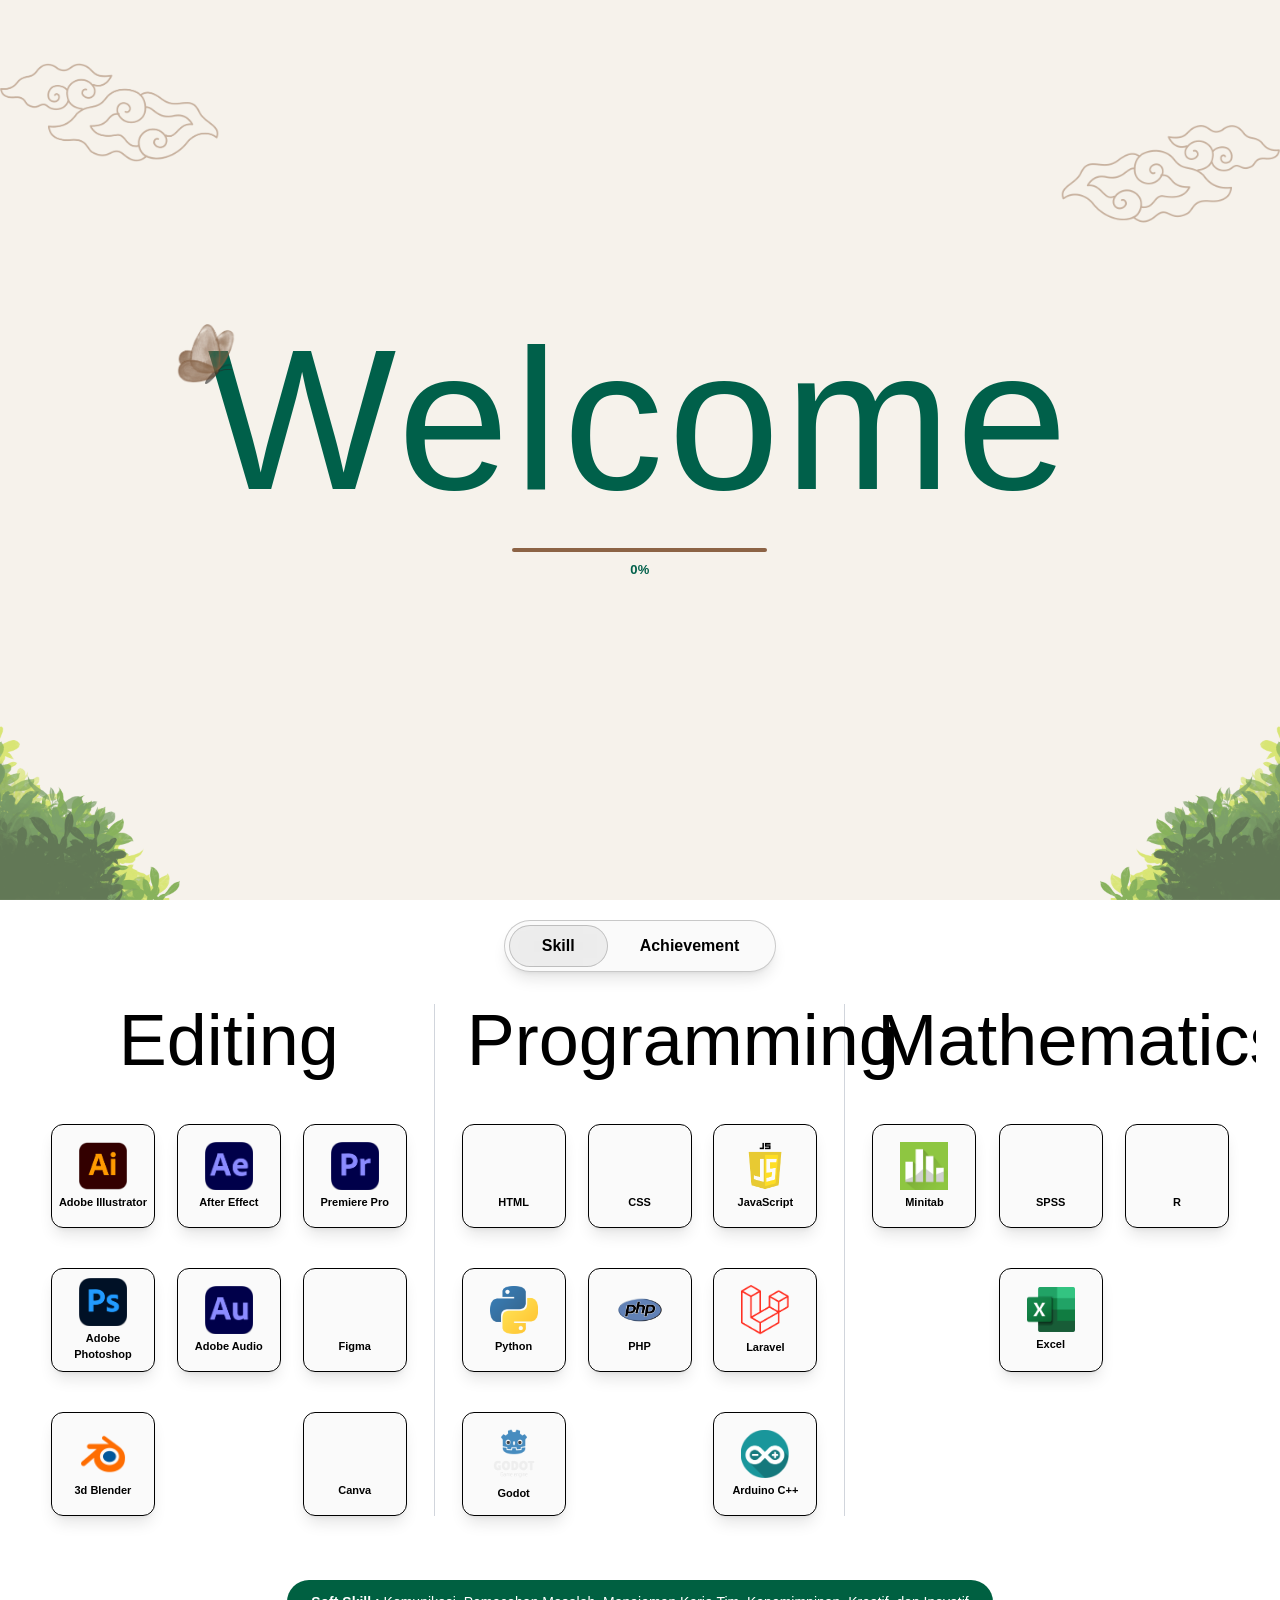
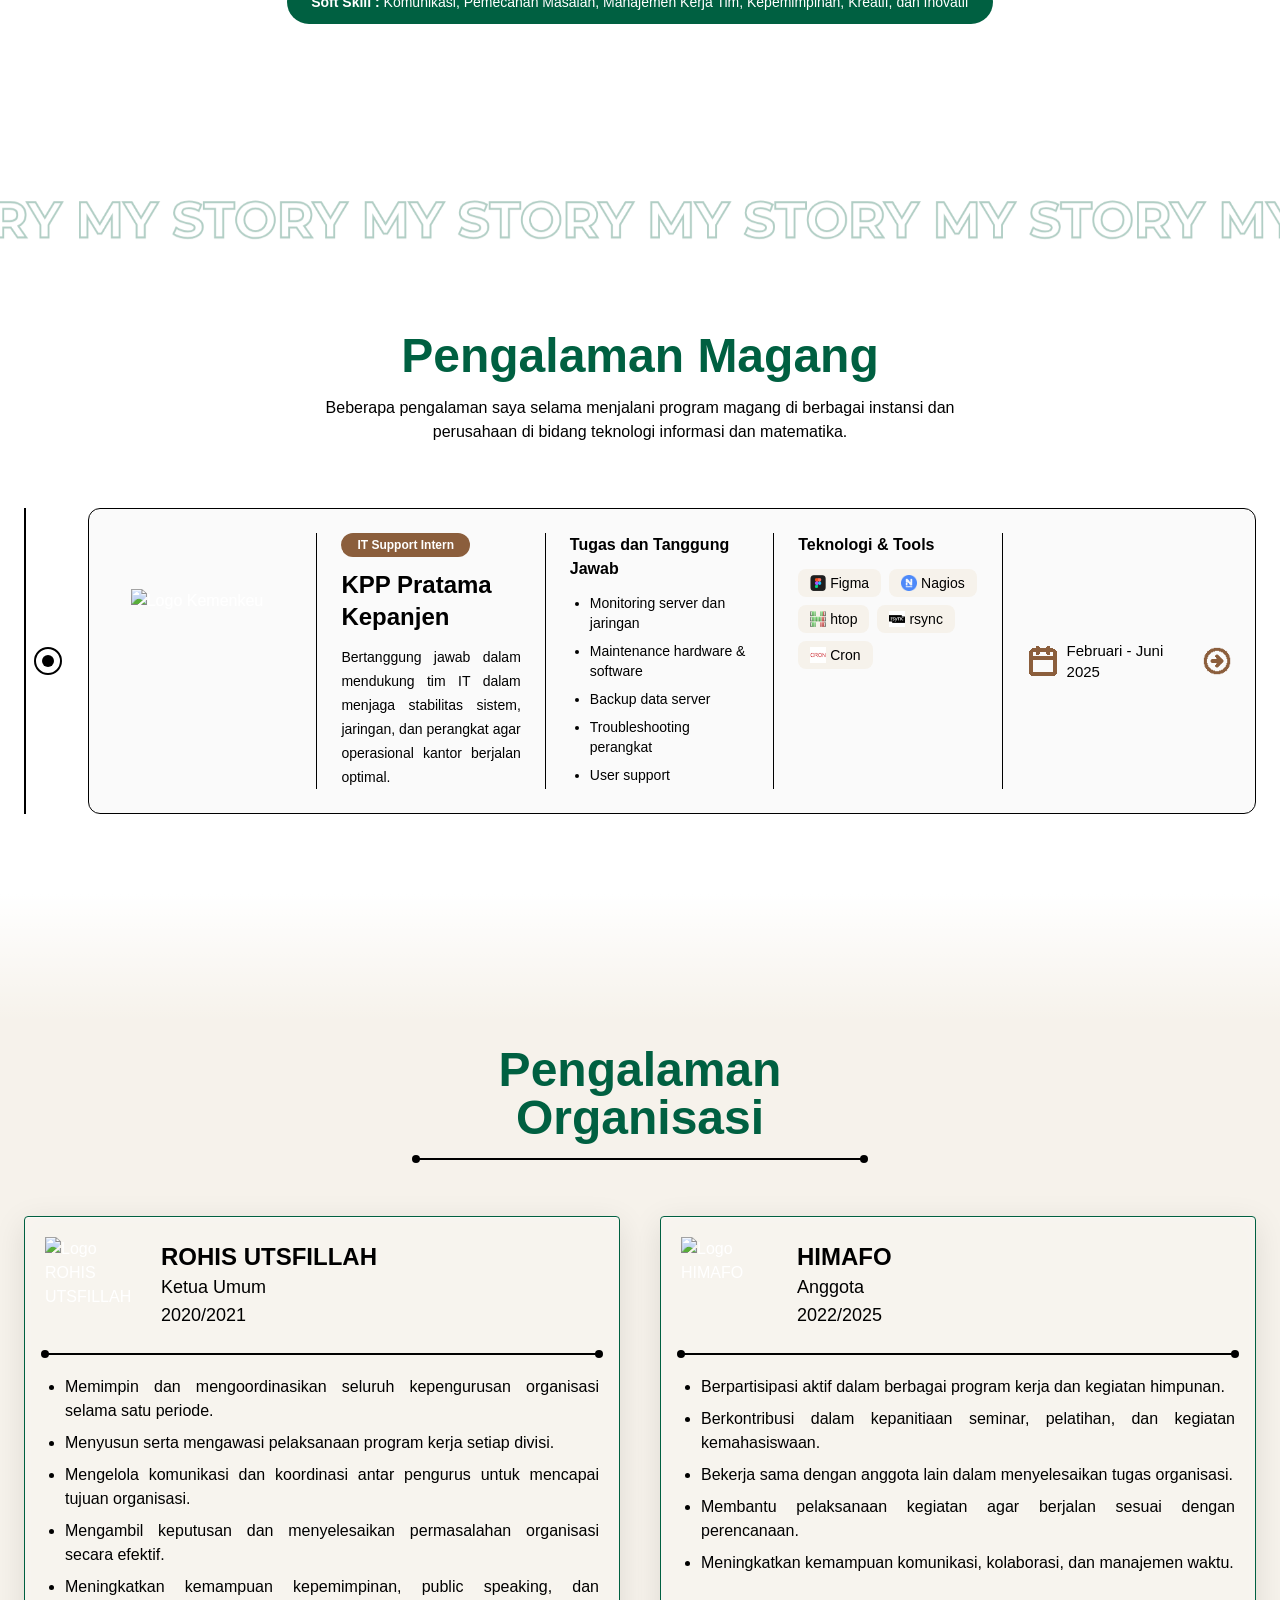
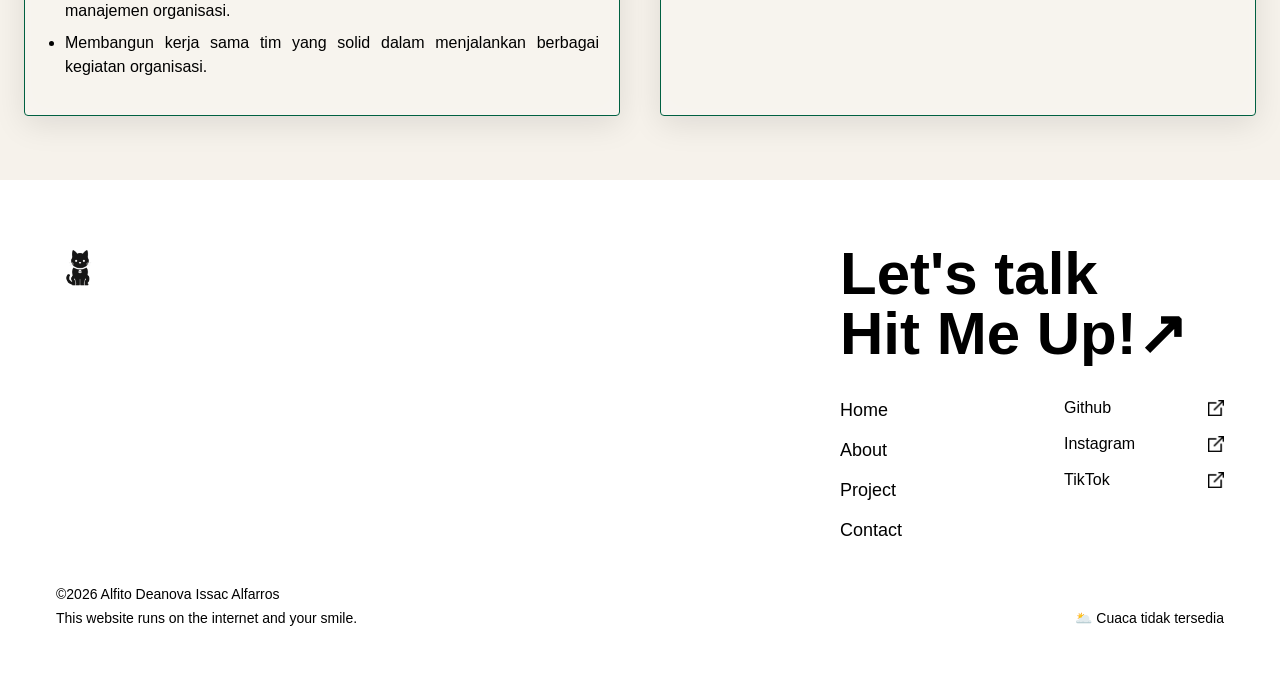
==== commit 50650732: "Menambahkan box modal di contact" ====
--- a/index.html
+++ b/index.html
@@ -1,40 +1,48 @@
 <!DOCTYPE html>
 <html lang="id">
+
 <head>
     <meta charset="UTF-8">
     <meta name="viewport" content="width=device-width, initial-scale=1.0">
     <meta name="theme-color" content="#006041">
 
     <title>Alfito Deanova — Portofolio & CV</title>
-    <meta name="description" content="Portfolio pribadi Alfito Deanova Issac Alfarros — lulusan S1 Matematika Universitas Negeri Malang dengan keahlian web development, IoT, analisis data, editing video, dan desain grafis.">
-    <link rel="canonical" href="https://alfitodia.github.io/portfolio/index.html">
+
+    <meta name="description" content="Alfito Deanova Issac Alfarros — Lulusan S1 Matematika Universitas Negeri Malang. Web Development, IoT, Analisis Data, Video Editing, dan Desain Grafis.">
+    <link rel="canonical" href="https://alfitodia.my.id/">
 
     <meta property="og:type" content="website">
+    <meta property="og:locale" content="id_ID">
+    <meta property="og:site_name" content="Alfito Deanova">
     <meta property="og:title" content="Alfito Deanova — Portofolio & CV">
-    <meta property="og:description" content="Portfolio pribadi Alfito Deanova — Matematika Komputasi UM. Web, IoT, Data, Video, Design.">
-    <meta property="og:url" content="https://alfitodia.github.io/portfolio/index.html">
-    <meta property="og:image" content="https://alfitodia.github.io/portfolio/assets/img/Alfito.png">
-    <meta property="og:locale" content="id_ID">
+    <meta property="og:description" content="Lulusan S1 Matematika Universitas Negeri Malang. Web Development, IoT, Analisis Data, Video Editing, dan Desain Grafis.">
+    <meta property="og:url" content="https://alfitodia.my.id/">
+    <meta property="og:image" content="https://alfitodia.my.id/assets/img/Alfito.png">
+    <meta property="og:image:alt" content="Alfito Deanova">
 
     <meta name="twitter:card" content="summary_large_image">
     <meta name="twitter:title" content="Alfito Deanova — Portofolio & CV">
-    <meta name="twitter:description" content="Portfolio pribadi Alfito Deanova — Web, IoT, Data, Video, Design.">
-    <meta name="twitter:image" content="https://alfitodia.github.io/portfolio/assets/img/Alfito.png">
+    <meta name="twitter:description" content="Lulusan S1 Matematika Universitas Negeri Malang. Web Development, IoT, Analisis Data, Video Editing, dan Desain Grafis.">
+    <meta name="twitter:image" content="https://alfitodia.my.id/assets/img/Alfito.png">
 
     <link rel="preconnect" href="https://www.youtube-nocookie.com">
     <link rel="preconnect" href="https://api.github.com" crossorigin>
     <link rel="preload" as="image" href="./assets/img/Alfito.png" fetchpriority="high">
-<link href="./src/output.css" rel="stylesheet">
+
+    <link href="./src/output.css" rel="stylesheet">
 
     <script type="application/ld+json">
     {
       "@context": "https://schema.org",
       "@type": "Person",
       "name": "Alfito Deanova Issac Alfarros",
-      "url": "https://alfitodia.github.io/portfolio/index.html",
-      "image": "https://alfitodia.github.io/portfolio/assets/img/Alfito.png",
+      "url": "https://alfitodia.my.id/",
+      "image": "https://alfitodia.my.id/assets/img/Alfito.png",
       "jobTitle": "Fullstack Developer & Creative Designer",
-      "alumniOf": { "@type": "CollegeOrUniversity", "name": "Universitas Negeri Malang" },
+      "alumniOf": {
+        "@type": "CollegeOrUniversity",
+        "name": "Universitas Negeri Malang"
+      },
       "sameAs": [
         "https://github.com/alfitodia",
         "https://www.instagram.com/alfito_dia/",
@@ -44,6 +52,7 @@
     }
     </script>
 </head>
+
 <body class="text-white overflow-x-hidden">
     <nav aria-label="Navigasi utama" class="fixed top-3 left-1/2 -translate-x-1/2 z-50 w-full px-3 sm:px-8">
         <div class="max-w-7xl mx-auto flex justify-between items-center
